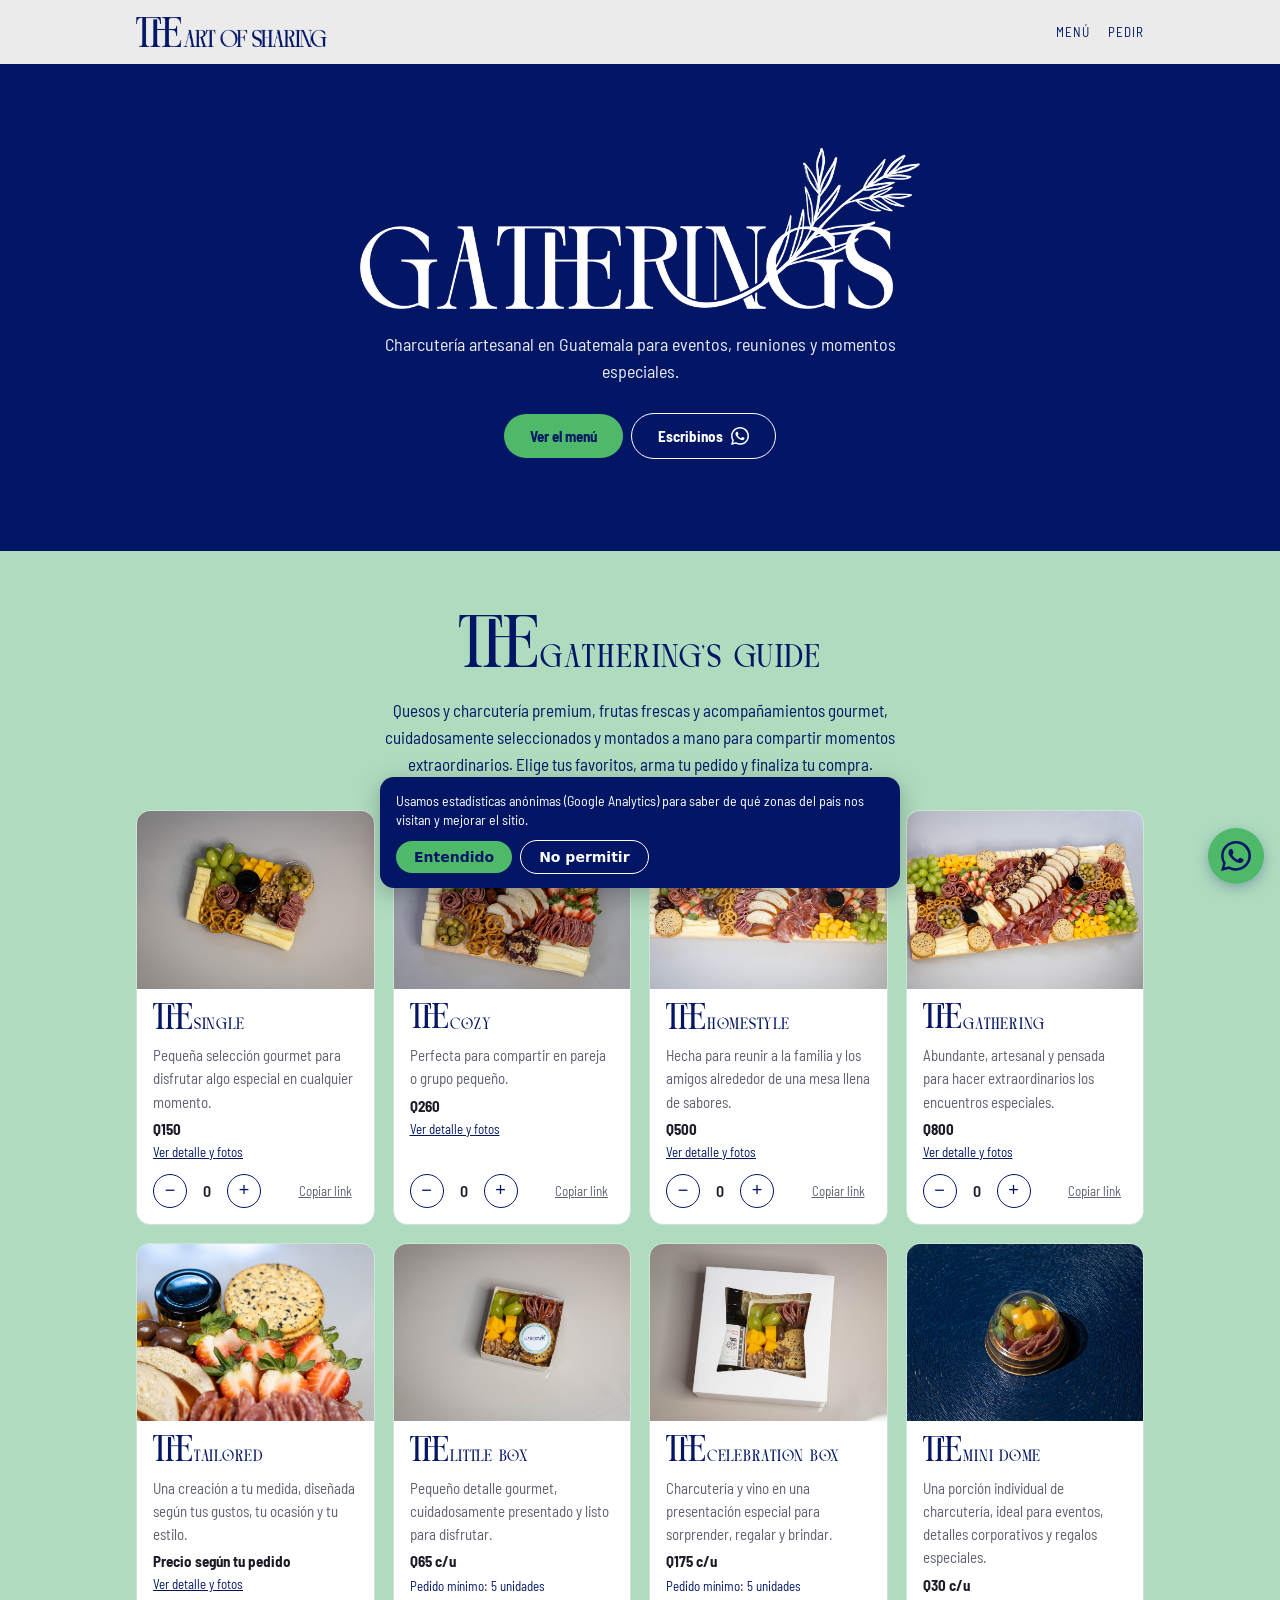
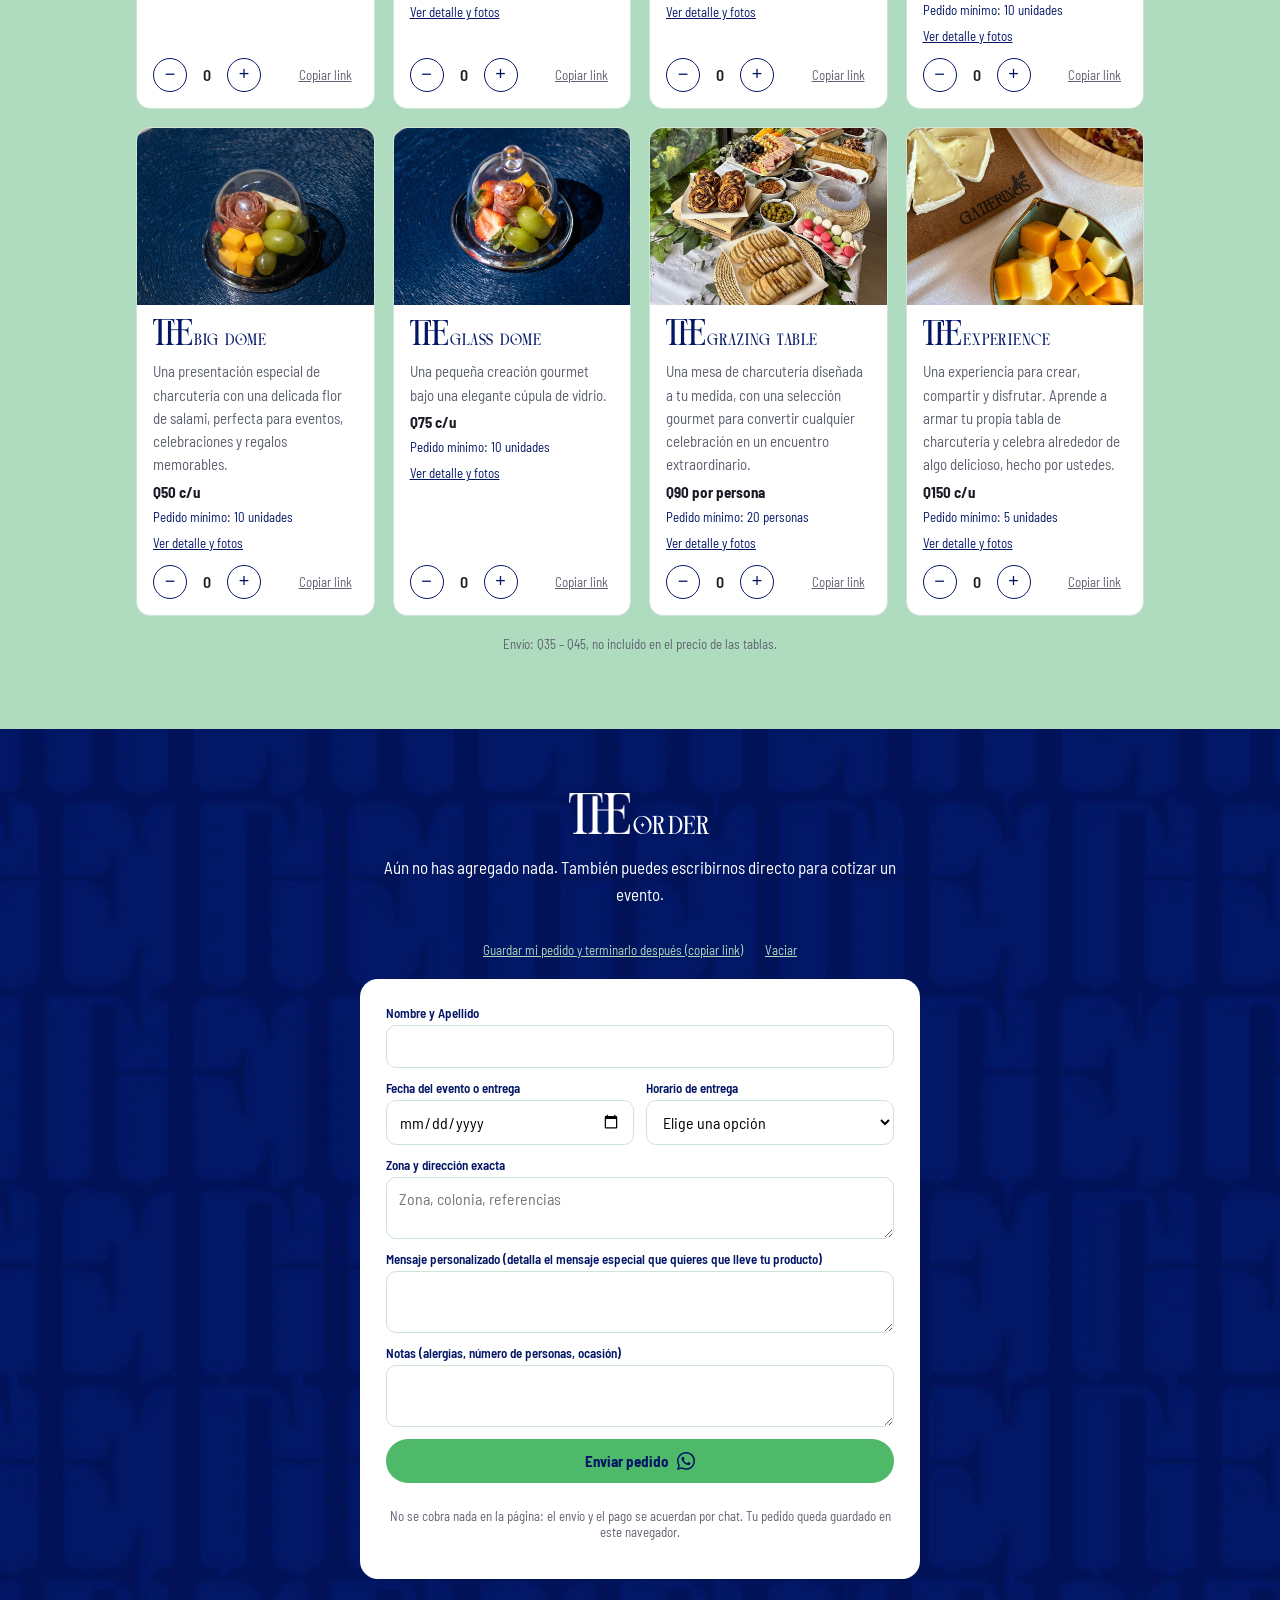
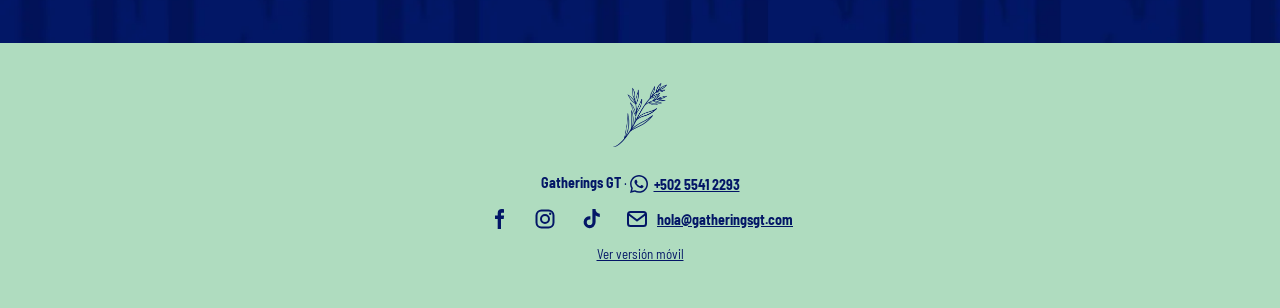
==== gatheringsgt/m/index.html @ aa1f7eb2 "Pie de página: quitar «Guatemala» y agregar correo hola@gatheringsgt.com junto a las redes Co-Author" ====
<!doctype html>
<html lang="es" data-root="../">
<head>
<meta charset="utf-8">
<meta name="viewport" content="width=device-width,initial-scale=1">
<title>Gatherings GT · Tablas de charcutería y grazing tables</title>
<meta name="description" content="Tablas de charcutería artesanales y grazing tables para eventos, reuniones y momentos especiales en Guatemala. Pedí por WhatsApp.">
<meta property="og:title" content="Gatherings GT">
<meta property="og:description" content="Tablas de charcutería y grazing tables en Guatemala. Pedí por WhatsApp.">
<meta property="og:image" content="https://gatheringsgt.com/assets/brand/og.jpg">
<link rel="icon" type="image/png" href="../assets/brand/favicon.png">
<link rel="apple-touch-icon" href="../assets/brand/icon-the.png">
<meta property="og:type" content="website">
<meta name="theme-color" content="#031666">
<script>
/* Móvil (/m/): en pantalla ancha sin teléfono manda a / salvo que la persona haya elegido la versión móvil (?v=m). */
(function(){try{var q=new URLSearchParams(location.search),v=q.get("v");if(v){localStorage.setItem("gt_view",v);}else{v=localStorage.getItem("gt_view");}
if(v!=="m"&&(v==="d"||(!v&&!/Android|iPhone|iPod|Mobile/i.test(navigator.userAgent)&&innerWidth>768)))location.replace("../"+location.search.replace(/[?&]v=[^&]*/,"").replace(/^&/,"?")+location.hash)}catch(e){}})();
</script>
<style>
/* Rossten: fuente de marca (assets/fonts/rossten.woff2). «Gotham Narrow»: por ahora Barlow Semi Condensed (OFL) con ese nombre;
   para usar la Gotham Narrow original basta reemplazar los tres gotham-narrow-*.woff2. */
@font-face{font-family:"Rossten";src:url(../assets/fonts/rossten.woff2) format("woff2");font-weight:400;font-style:normal;font-display:swap}
@font-face{font-family:"Gotham Narrow";src:url(../assets/fonts/gotham-narrow-400.woff2) format("woff2");font-weight:400;font-style:normal;font-display:swap}
@font-face{font-family:"Gotham Narrow";src:url(../assets/fonts/gotham-narrow-600.woff2) format("woff2");font-weight:600;font-style:normal;font-display:swap}
@font-face{font-family:"Gotham Narrow";src:url(../assets/fonts/gotham-narrow-700.woff2) format("woff2");font-weight:700;font-style:normal;font-display:swap}
:root{--navy:#031666;--mint:#AFDCBF;--green:#4EB969;--cream:#EBEBEB;--ink:#1c1c28;--mut:#5d6170;--line:#cfe3d6;--wa:var(--green);
--serif:"Rossten",Georgia,"Times New Roman",serif;--sans:"Gotham Narrow","Gotham",system-ui,-apple-system,"Segoe UI",sans-serif}
*{box-sizing:border-box}
body{margin:0 0 72px;font:16px/1.5 var(--serif);color:var(--ink);background:var(--cream) url(../assets/brand/fondo-romero-gris.webp) center top/cover}
h1,h2,h3{font-weight:400;margin:0;letter-spacing:.02em}
a{color:inherit}
.top{background:var(--cream);color:var(--navy);position:sticky;top:0;z-index:5;display:flex;align-items:center;justify-content:space-between;gap:12px;padding:0 16px;height:52px}
.top h1{line-height:0}
.top h1 img{height:22px;width:auto}
.top nav a{margin-left:16px;text-decoration:none;font:13px var(--sans);letter-spacing:.08em;text-transform:uppercase;color:var(--navy)}
html{scroll-behavior:smooth}#menu,#pedido{scroll-margin-top:64px}
.eyebrow{display:block;height:34px;width:auto;margin:0 0 6px}
.btn{display:inline-block;border:0;border-radius:999px;padding:12px 22px;font:700 15px var(--sans);text-decoration:none;cursor:pointer}
.btn-wa{background:var(--wa);color:var(--navy)}
.wai{width:1.2em;height:1.2em;flex:none}.btn-ico{display:inline-flex;align-items:center;justify-content:center;gap:8px}footer a.tel{display:inline-flex;align-items:center;gap:6px;vertical-align:middle}footer a.tel .wai{width:18px;height:18px}
main{padding:20px 16px}
.menu{background:var(--mint);margin:-20px -16px 20px;padding:24px 16px 8px}
.menu h2{font-size:24px;margin-bottom:8px;white-space:nowrap}
.menu .sub{font-size:14px;line-height:1.5;color:var(--navy)}
h2{font-size:22px;color:var(--navy);margin-bottom:4px}
.sub,.note{font:13px var(--sans);color:var(--mut);margin:0 0 14px}
.card{display:flex;background:#fff;border:1px solid var(--line);border-radius:12px;overflow:hidden;margin-bottom:12px}
.card img,.ph{width:96px;flex:none;object-fit:cover}
.ph{background:var(--mint) url(../assets/brand/the-azul.png) center 36%/52% no-repeat;color:var(--navy);align-items:flex-end!important;padding-bottom:8px!important;font:10px var(--sans);letter-spacing:.1em;text-transform:uppercase;display:flex;align-items:center;justify-content:center;text-align:center;padding:4px}
.b{padding:10px 12px;display:flex;flex-direction:column;gap:3px;flex:1;min-width:0}
.card h3{font-size:17px;color:var(--navy)}
.card p{margin:0;color:var(--mut);font-size:13px;line-height:1.35}
.price{font:600 14px var(--sans)}
.qty{display:flex;align-items:center;gap:10px;margin-top:4px}
.qty button{width:38px;height:38px;border-radius:50%;border:1px solid var(--navy);background:#fff;color:var(--navy);font-size:20px}
.qty span{min-width:18px;text-align:center;font:600 16px var(--sans)}
.qty .lnk{width:auto;height:auto;border:0;border-radius:0;background:none;font:12px var(--sans);color:var(--mut);text-decoration:underline;margin-left:auto}
form{display:grid;gap:10px}
label{font:600 13px var(--sans);color:var(--navy);display:grid;gap:4px}
input,select,textarea{font:16px var(--sans);padding:11px 12px;border:1px solid var(--line);border-radius:10px;background:#fff;width:100%}
.save{display:flex;gap:14px;flex-wrap:wrap;margin:6px 0 14px}
.save button{background:none;border:0;font:13px var(--sans);color:var(--navy);text-decoration:underline;padding:6px 0}
footer{text-align:center;padding:24px 16px;font:13px var(--sans);color:var(--navy);background:var(--mint)}
footer img{height:52px;width:auto;display:block;margin:0 auto 8px}
footer a{font-weight:700}
footer .social{display:flex;justify-content:center;gap:26px;margin:14px 0 12px}
footer .social a{display:inline-flex;color:var(--navy);transition:color .15s,transform .15s}
footer .social a:hover,footer .social a:focus-visible{color:var(--green);transform:translateY(-2px)}
footer .social svg{width:26px;height:26px}
footer .social a.mail{gap:6px;align-items:center;font-size:13px;font-weight:700}
footer .social{flex-wrap:wrap;row-gap:10px;gap:16px}
.cart{position:fixed;left:0;right:0;bottom:0;background:#fff;border-top:1px solid var(--line);padding:10px 16px;display:none;align-items:center;justify-content:space-between;gap:12px;box-shadow:0 -4px 16px rgba(0,0,0,.08)}
.cart.on{display:flex}.cart b{font:600 15px var(--sans)}
.fab{position:fixed;right:12px;bottom:12px;z-index:4;width:56px;height:56px;padding:0;display:inline-flex;align-items:center;justify-content:center;box-shadow:0 4px 14px rgba(3,22,102,.28)}.fab .wai{width:30px;height:30px}.cart.on~.fab{display:none}
.toast{position:fixed;left:50%;bottom:84px;transform:translateX(-50%);background:var(--navy);color:#fff;padding:10px 16px;border-radius:999px;font:13px var(--sans);opacity:0;pointer-events:none;transition:opacity .2s;max-width:90vw;text-align:center}
.toast.on{opacity:1}</style>
<link rel="stylesheet" href="../assets/detail.css?v=20261022e">
</head>
<body>
<svg width="0" height="0" style="position:absolute" aria-hidden="true"><symbol id="wa" viewBox="0 0 24 24"><path fill="currentColor" d="M17.472 14.382c-.297-.149-1.758-.867-2.03-.967-.273-.099-.471-.148-.67.15-.197.297-.767.966-.94 1.164-.173.199-.347.223-.644.075-.3-.15-1.263-.465-2.403-1.485-.888-.795-1.484-1.77-1.66-2.07-.174-.3-.019-.465.13-.615.136-.135.301-.345.451-.52.146-.181.194-.301.297-.496.1-.21.049-.375-.025-.524-.075-.15-.672-1.62-.922-2.206-.24-.584-.487-.51-.672-.51-.172-.015-.371-.015-.571-.015-.2 0-.523.074-.797.359-.273.3-1.045 1.02-1.045 2.475s1.07 2.865 1.219 3.075c.149.18 2.095 3.195 5.076 4.483.709.3 1.262.489 1.694.625.712.227 1.36.195 1.871.12.571-.09 1.758-.72 2.006-1.41.248-.699.248-1.289.173-1.41-.074-.12-.272-.195-.57-.345m-5.446 7.443h-.016c-1.77 0-3.524-.48-5.055-1.38l-.36-.214-3.75.975 1.005-3.645-.239-.375c-.99-1.576-1.516-3.391-1.516-5.26 0-5.445 4.455-9.885 9.942-9.885 2.654 0 5.145 1.035 7.021 2.91 1.875 1.859 2.909 4.35 2.909 6.99-.004 5.444-4.46 9.885-9.935 9.885M20.52 3.449C18.24 1.245 15.24 0 12.045 0 5.463 0 .104 5.334.101 11.893c0 2.096.549 4.14 1.595 5.945L0 24l6.335-1.652c1.746.943 3.71 1.444 5.71 1.447h.006c6.585 0 11.946-5.336 11.949-11.896 0-3.176-1.24-6.165-3.495-8.411"/></symbol></svg>
<div class="top" id="top"><h1><img src="../assets/brand/the-sharing-azul.png" alt="Gatherings – The Art of Sharing" width="140" height="22"></h1><nav><a href="#menu">Menú</a><a href="#pedido">Pedir</a></nav></div>
<main>
  <div class="menu" id="menu">
  <h2><span class="ttl"><span class="the" role="img" aria-label="The"></span><span>Gathering's Guide</span></span></h2>
  <p class="sub">Quesos y charcutería premium, frutas frescas y acompañamientos gourmet, cuidadosamente seleccionados y montados a mano para compartir momentos extraordinarios. Elige tus favoritos, arma tu pedido y finaliza tu compra.</p>
  <div id="grid"></div>
  <p class="note">Envío: Q35 – Q45, no incluido en el precio.</p>
  </div>
  <section id="pedido">
    <h2><span class="ttl"><span class="the" role="img" aria-label="The"></span><span>Order</span></span></h2><p class="sub" id="sum"></p>
    <div class="save" id="saveBox" hidden><button type="button" id="saveLink">Guardar y terminar después (copiar link)</button><button type="button" id="clearCart">Vaciar</button></div>
    <form id="f">
      <label>Nombre y Apellido<input name="nombre" required autocomplete="name"></label>
      <label>Fecha del evento o entrega<input name="fecha" type="date" required></label>
      <label>Horario de entrega<select name="horario" required><option value="" disabled selected>Elige una opción</option><option>Durante la mañana</option><option>Durante la tarde</option></select></label>
      <label>Zona y dirección exacta<textarea name="dir" rows="2" placeholder="Zona, colonia, referencias"></textarea></label>
      <label>Mensaje personalizado (detalla el mensaje especial que quieres que lleve tu producto)<textarea name="mensaje" rows="2"></textarea></label>
      <label>Notas (alergias, personas, ocasión)<textarea name="notas" rows="2"></textarea></label>
      <button class="btn btn-wa btn-ico" type="submit" aria-label="Enviar pedido por WhatsApp">Enviar pedido <svg class="wai" aria-hidden="true"><use href="#wa"/></svg></button>
      <p class="note">No se cobra nada en la página. Tu pedido queda guardado en este teléfono.</p>
    </form>
  </section>
</main>
<footer><img src="../assets/brand/romero-azul.png" alt="" width="44" height="52"><a id="waFoot" class="tel" href="#" aria-label="Escribinos por WhatsApp al +502 5541 2293"><svg class="wai" aria-hidden="true"><use href="#wa"/></svg>+502 5541 2293</a><p class="social"><a href="https://www.facebook.com/profile.php?id=61587957651190" target="_blank" rel="noopener" aria-label="Facebook de Gatherings GT"><svg viewBox="0 0 24 24" aria-hidden="true"><path fill="currentColor" d="M14 8.5V6.9c0-.8.2-1.2 1.3-1.2H17V2.2C16.7 2.15 15.8 2 14.7 2 12.3 2 10.7 3.4 10.7 6.1v2.4H8v3.6h2.7V22H14v-9.900h2.7l.4-3.6z"/></svg></a><a href="https://www.instagram.com/gatheringsgt/" target="_blank" rel="noopener" aria-label="Instagram de Gatherings GT"><svg viewBox="0 0 24 24" aria-hidden="true"><rect x="3.5" y="3.5" width="17" height="17" rx="5" fill="none" stroke="currentColor" stroke-width="2"/><circle cx="12" cy="12" r="4" fill="none" stroke="currentColor" stroke-width="2"/><circle cx="17.2" cy="6.8" r="1.2" fill="currentColor"/></svg></a><a href="https://www.tiktok.com/@gatheringsgt" target="_blank" rel="noopener" aria-label="TikTok de Gatherings GT"><svg viewBox="0 0 24 24" aria-hidden="true"><path fill="currentColor" d="M16.6 2h-3.2v13.2a2.8 2.8 0 1 1-2.8-2.8c.3 0 .6 0 .8.1V9.2a6 6 0 1 0 5.2 5.900V8.6a7.3 7.3 0 0 0 4.2 1.3V6.7A4.3 4.3 0 0 1 16.6 2z"/></svg></a><a class="mail" href="mailto:hola@gatheringsgt.com" aria-label="Escribinos un correo a hola@gatheringsgt.com"><svg viewBox="0 0 24 24" aria-hidden="true"><rect x="3" y="5" width="18" height="14" rx="2.5" fill="none" stroke="currentColor" stroke-width="2"/><path d="M4 7.5l8 6 8-6" fill="none" stroke="currentColor" stroke-width="2" stroke-linecap="round" stroke-linejoin="round"/></svg><span>hola@gatheringsgt.com</span></a></p><a href="../?v=d">Ver versión de escritorio</a></footer>
<div class="cart" id="cart"><b id="cartTxt"></b><a class="btn btn-wa" href="#pedido">Finalizar pedido</a></div>
<a class="btn btn-wa fab" id="fab" href="#" aria-label="Escribinos por WhatsApp"><svg class="wai" aria-hidden="true"><use href="#wa"/></svg></a>
<div class="toast" id="toast" role="status"></div>
<script src="../assets/shared.js?v=20261022e"></script>
<script src="../assets/analytics.js"></script>
</body>
</html>
---- gatheringsgt/assets/detail.css ----
/* Detalle de producto (ventana sobre el menú) y enlaces de las tarjetas. Compartido por / y /m/. */
.pic{display:flex;flex:none;text-decoration:none}
.pic>*{flex:1;min-width:0}
.card h3 .tl{color:inherit;text-decoration:none}
.card h3 .tl:hover{text-decoration:underline}
.more{font:13px var(--sans);color:var(--navy);text-decoration:underline;width:max-content}
.noscroll{overflow:hidden}
.detail{position:fixed;inset:0;z-index:20;background:rgba(3,22,102,.72);display:flex;align-items:center;justify-content:center;padding:16px;overflow-y:auto}
.detail[hidden]{display:none}
.dlg{position:relative;background:#fff;border-radius:18px;width:min(920px,100%);max-height:calc(100dvh - 32px);overflow-y:auto;display:grid;grid-template-columns:1.1fr 1fr;gap:0 24px;padding:20px;align-content:start}
.dlg .x{position:absolute;top:8px;right:10px;z-index:3;width:38px;height:38px;border-radius:50%;border:0;background:rgba(255,255,255,.92);color:var(--navy);font-size:26px;line-height:1;cursor:pointer;box-shadow:0 1px 6px rgba(0,0,0,.2)}
.dg{position:relative;grid-row:1 / span 3;min-width:0}
.gal{display:flex;overflow-x:auto;scroll-snap-type:x mandatory;scrollbar-width:none;border-radius:12px;background:var(--mint)}
.gal::-webkit-scrollbar{display:none}
.gal img{flex:none;width:100%;aspect-ratio:4/3;object-fit:cover;scroll-snap-align:center;display:block}
.gal.ph0 .ph{width:100%}
.nav{position:absolute;top:calc(50% - 40px);width:38px;height:38px;border-radius:50%;border:0;background:rgba(255,255,255,.9);color:var(--navy);font-size:24px;line-height:1;cursor:pointer;box-shadow:0 1px 6px rgba(0,0,0,.25)}
.nav.prev{left:8px}.nav.next{right:8px}
.thumbs{display:flex;gap:8px;margin-top:10px;overflow-x:auto;padding-bottom:2px}
.thumbs button{flex:none;width:64px;height:64px;padding:0;border:2px solid transparent;border-radius:8px;overflow:hidden;background:none;cursor:pointer;opacity:.7}
.thumbs button.on{border-color:var(--green);opacity:1}
.thumbs img{width:100%;height:100%;object-fit:cover;display:block}
.di{min-width:0}
.di h2{margin:0 0 4px;font-size:26px;color:var(--navy);text-align:left}
.di h3{margin:16px 0 4px;font:700 13px var(--sans);letter-spacing:.1em;text-transform:uppercase;color:var(--navy)}
.di p{margin:8px 0;color:var(--mut)}
.di ul{margin:4px 0 8px;padding-left:20px;font:15px var(--sans)}
.di .mut{font:14px var(--sans)}
.dlg .btn{text-align:center;margin-top:10px}
.btn-line2{border:1px solid var(--navy);color:var(--navy);background:#fff}
@media(max-width:720px){
  .detail{padding:0;align-items:flex-end}
  .dlg{grid-template-columns:1fr;border-radius:18px 18px 0 0;max-height:94dvh;padding:14px 14px 22px}
  .dg{grid-row:auto;margin-bottom:12px}
  .di h2{font-size:22px}
}
.toast{z-index:30}

.ttl{display:inline-flex;align-items:baseline;justify-content:center;gap:.1em;text-transform:uppercase;letter-spacing:.04em}
.ttl .the{display:inline-block;flex:none;width:2.05em;height:1.37em;background:currentColor;-webkit-mask:url(brand/the-azul.png) center/contain no-repeat;mask:url(brand/the-azul.png) center/contain no-repeat}
.minq{font:13px var(--sans);color:var(--navy);margin:2px 0 4px}

/* Descripciones, «Qué incluye», tamaño y porciones: Gotham Narrow (los títulos siguen en Rossten). */
.card p,.di p,.di li,.di .spec{font-family:var(--sans)}
.card p{font-size:15px}
.di p,.di li{font-size:16px;line-height:1.5}
.di .spec{margin:10px 0;color:var(--ink)}
.di .spec b{color:var(--navy)}
.di ul li{margin:0 0 4px}
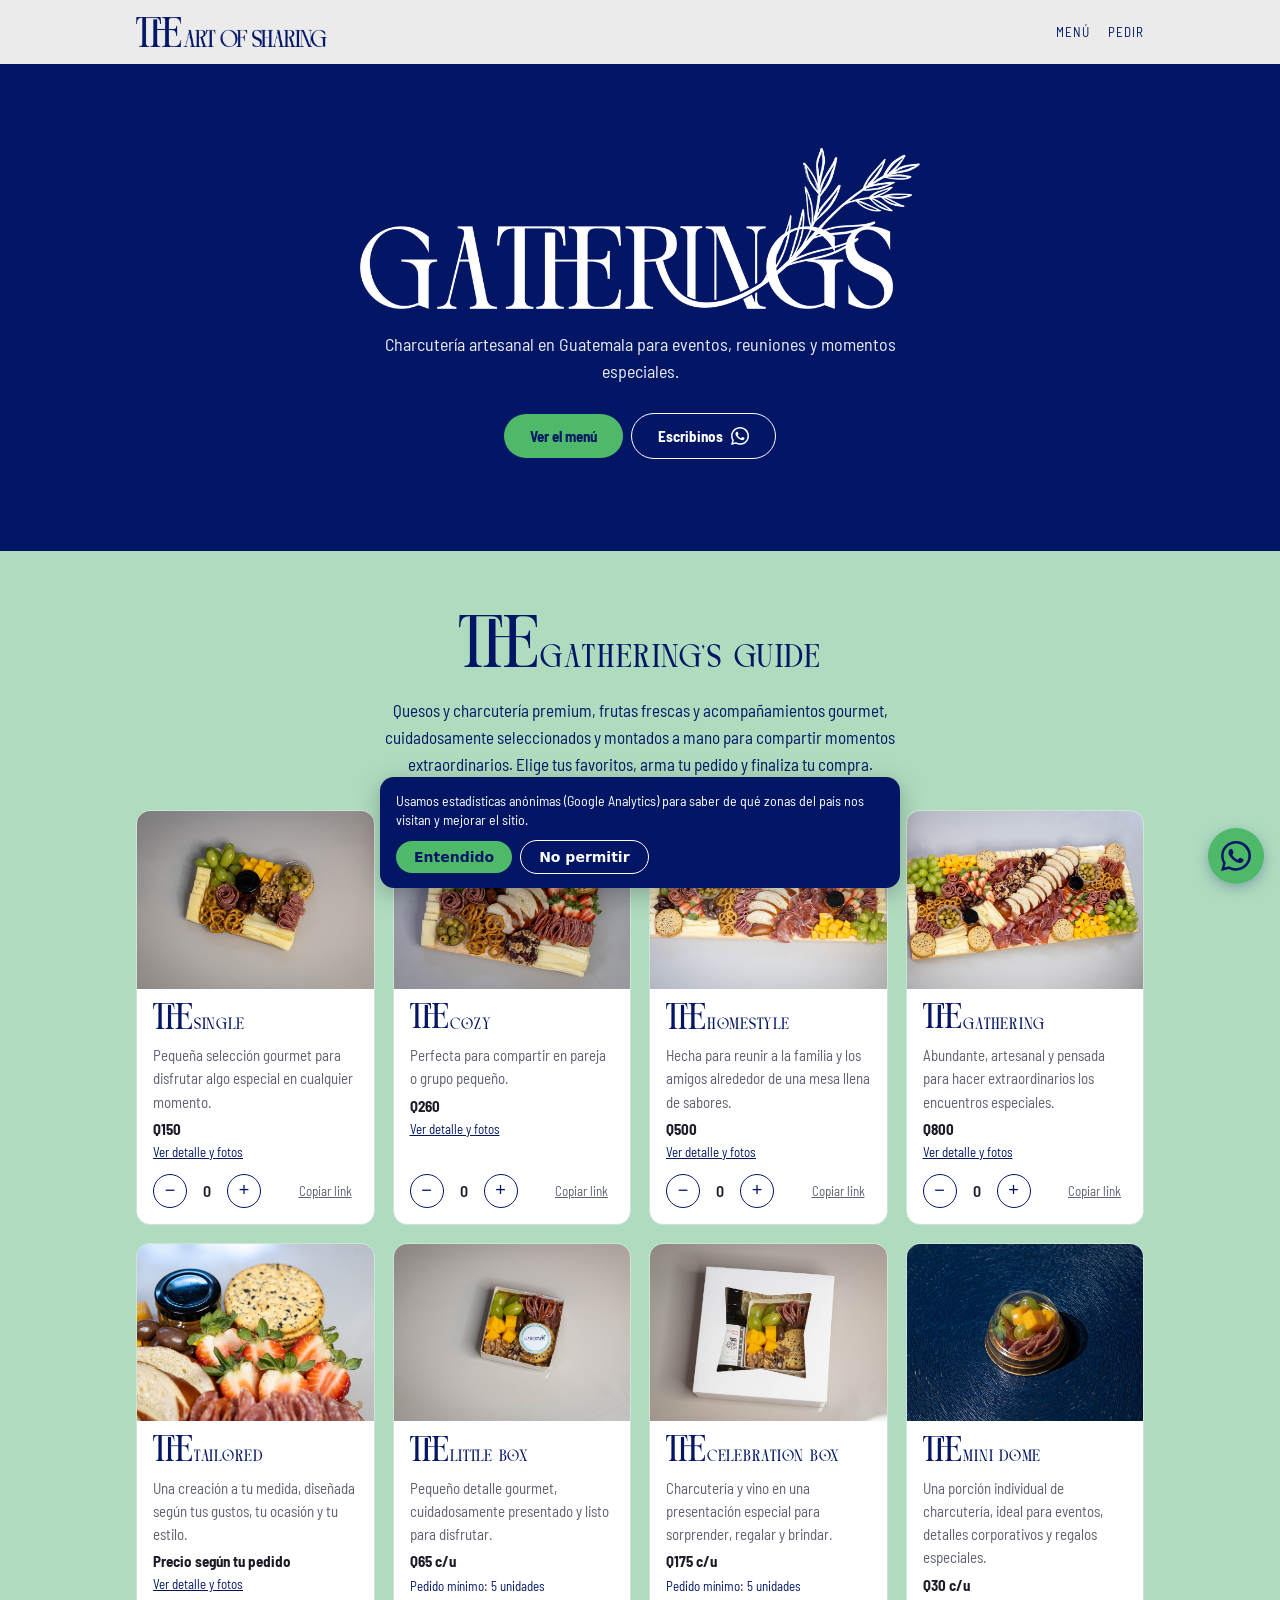
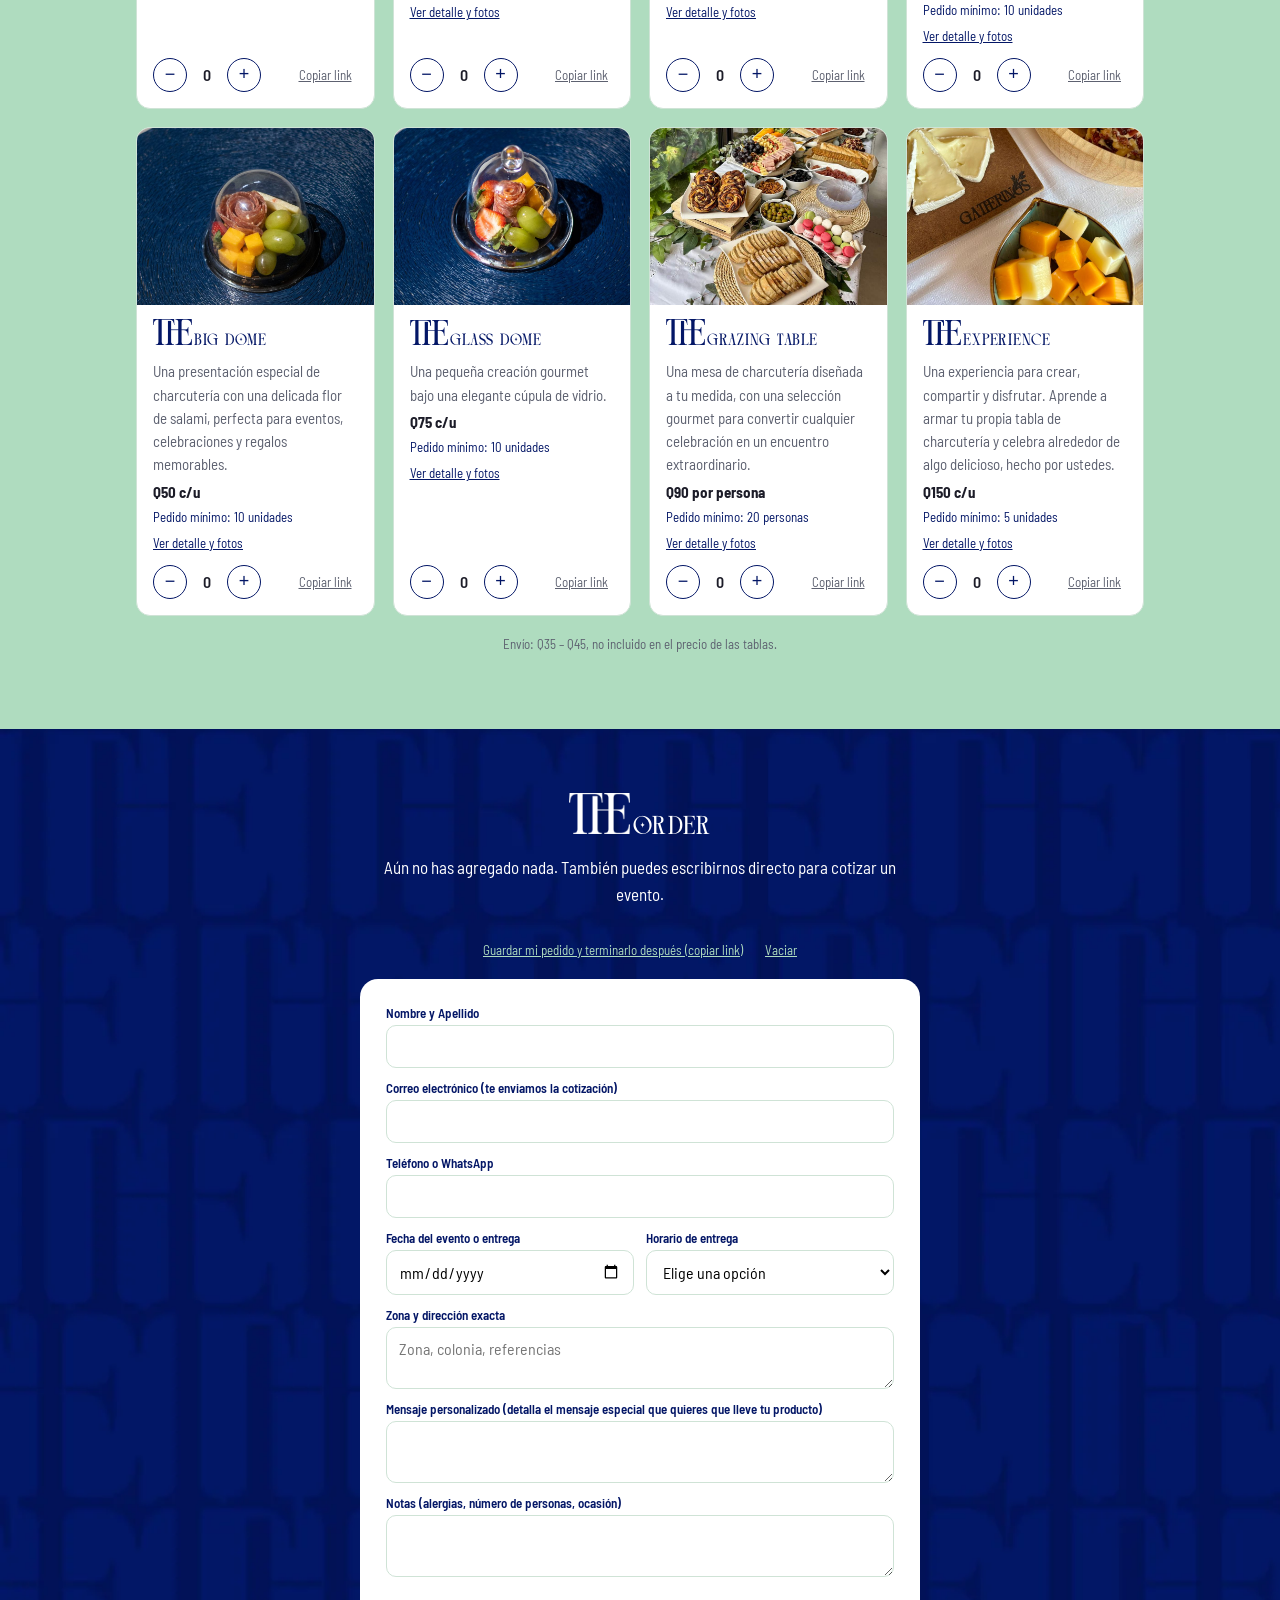
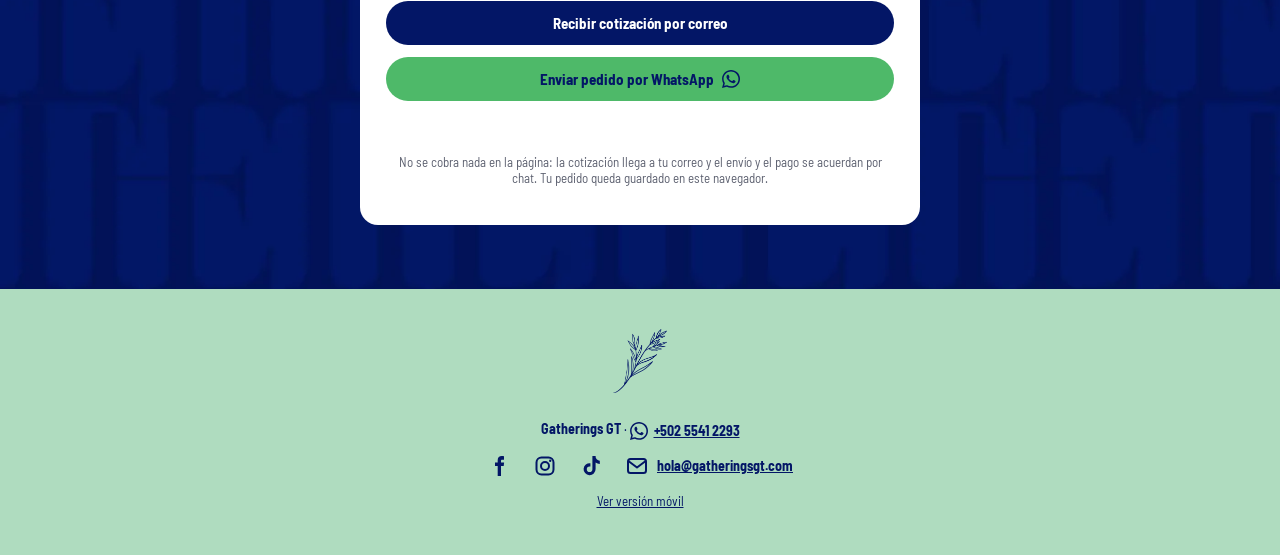
==== commit ff21d59e: "Cotizaciones automáticas: sitio -> Odoo -> correo con PDF de marca - Addon gatherings_cotizacion: sa" ====
--- a/gatheringsgt/m/index.html
+++ b/gatheringsgt/m/index.html
@@ -37,8 +37,9 @@
 html{scroll-behavior:smooth}#menu,#pedido{scroll-margin-top:64px}
 .eyebrow{display:block;height:34px;width:auto;margin:0 0 6px}
 .btn{display:inline-block;border:0;border-radius:999px;padding:12px 22px;font:700 15px var(--sans);text-decoration:none;cursor:pointer}
-.btn-wa{background:var(--wa);color:var(--navy)}
-.wai{width:1.2em;height:1.2em;flex:none}.btn-ico{display:inline-flex;align-items:center;justify-content:center;gap:8px}footer a.tel{display:inline-flex;align-items:center;gap:6px;vertical-align:middle}footer a.tel .wai{width:18px;height:18px}
+.btn-wa{background:var(--wa);color:var(--navy)}.btn-quote{background:var(--navy);color:#fff}.btn[disabled]{opacity:.6;cursor:wait}.hp{position:absolute;left:-9999px;width:1px;height:1px;overflow:hidden}.qmsg{font:600 14px var(--sans);text-align:center;margin:0;min-height:1.2em;color:var(--navy)}.qmsg.err{color:#b3261e}.qmsg a{color:var(--navy)}
+
+.wai{width:1.2em;height:1.2em;flex:none}.btn-ico{display:inline-flex;align-items:center;justify-content:center;gap:8px}footer a.tel{display:inline-flex;align-items:center;gap:6px;vertical-align:middle}footer a.tel .wai{width:18px;height:18px}footer a.tel{transition:color .15s,transform .15s}footer a.tel:hover,footer a.tel:focus-visible{color:var(--green);transform:translateY(-2px)}
 main{padding:20px 16px}
 .menu{background:var(--mint);margin:-20px -16px 20px;padding:24px 16px 8px}
 .menu h2{font-size:24px;margin-bottom:8px;white-space:nowrap}
@@ -92,13 +93,19 @@
     <div class="save" id="saveBox" hidden><button type="button" id="saveLink">Guardar y terminar después (copiar link)</button><button type="button" id="clearCart">Vaciar</button></div>
     <form id="f">
       <label>Nombre y Apellido<input name="nombre" required autocomplete="name"></label>
+      <label>Correo electrónico (te enviamos la cotización)<input name="correo" type="email" autocomplete="email" inputmode="email"></label>
+      <label>Teléfono o WhatsApp<input name="telefono" type="tel" autocomplete="tel" inputmode="tel"></label>
       <label>Fecha del evento o entrega<input name="fecha" type="date" required></label>
       <label>Horario de entrega<select name="horario" required><option value="" disabled selected>Elige una opción</option><option>Durante la mañana</option><option>Durante la tarde</option></select></label>
       <label>Zona y dirección exacta<textarea name="dir" rows="2" placeholder="Zona, colonia, referencias"></textarea></label>
       <label>Mensaje personalizado (detalla el mensaje especial que quieres que lleve tu producto)<textarea name="mensaje" rows="2"></textarea></label>
       <label>Notas (alergias, personas, ocasión)<textarea name="notas" rows="2"></textarea></label>
-      <button class="btn btn-wa btn-ico" type="submit" aria-label="Enviar pedido por WhatsApp">Enviar pedido <svg class="wai" aria-hidden="true"><use href="#wa"/></svg></button>
-      <p class="note">No se cobra nada en la página. Tu pedido queda guardado en este teléfono.</p>
+      <div class="hp" aria-hidden="true"><label>Empresa<input name="empresa" tabindex="-1" autocomplete="off"></label></div>
+      <div id="ts"></div>
+      <button class="btn btn-quote" type="submit" data-via="quote">Recibir cotización por correo</button>
+      <button class="btn btn-wa btn-ico" type="submit" data-via="wa" aria-label="Enviar pedido por WhatsApp">Enviar pedido por WhatsApp <svg class="wai" aria-hidden="true"><use href="#wa"/></svg></button>
+      <p class="qmsg" id="qmsg" role="status" aria-live="polite"></p>
+      <p class="note">No se cobra nada en la página: la cotización llega a tu correo. Tu pedido queda guardado en este teléfono.</p>
     </form>
   </section>
 </main>
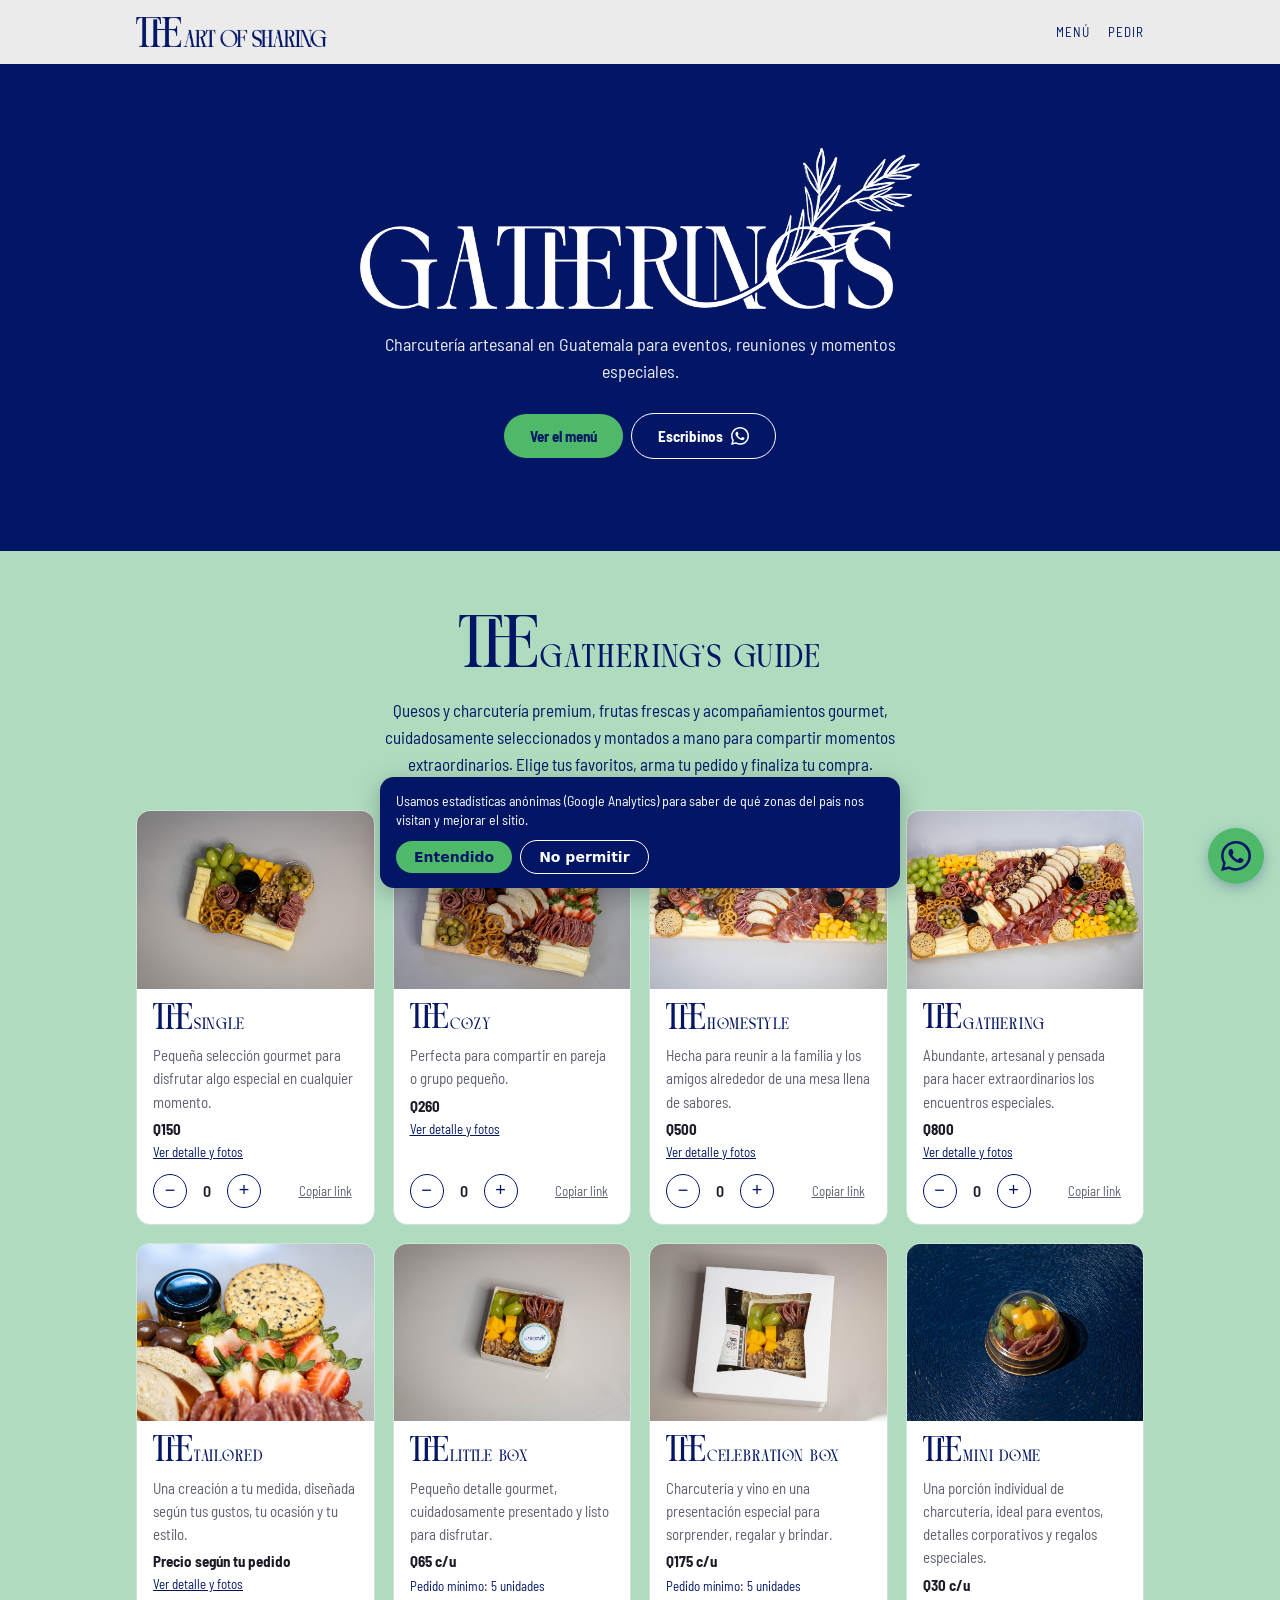
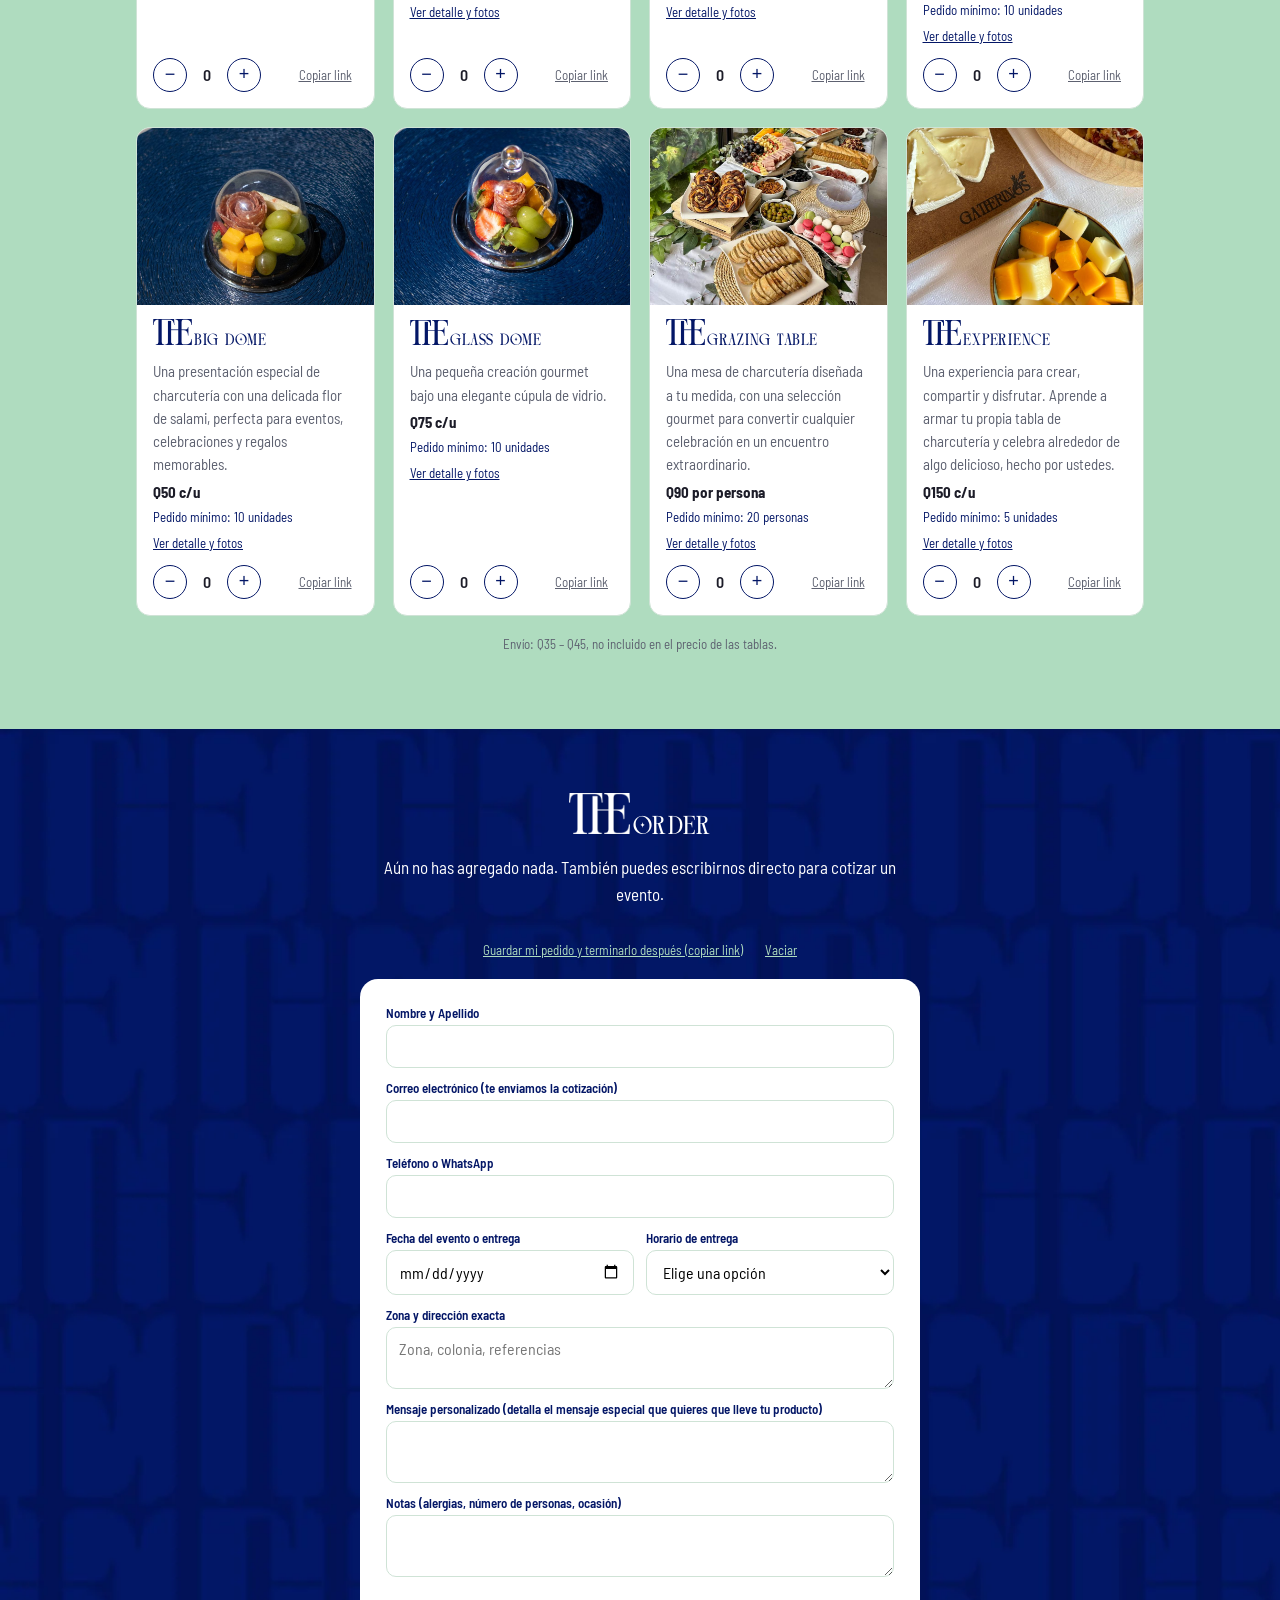
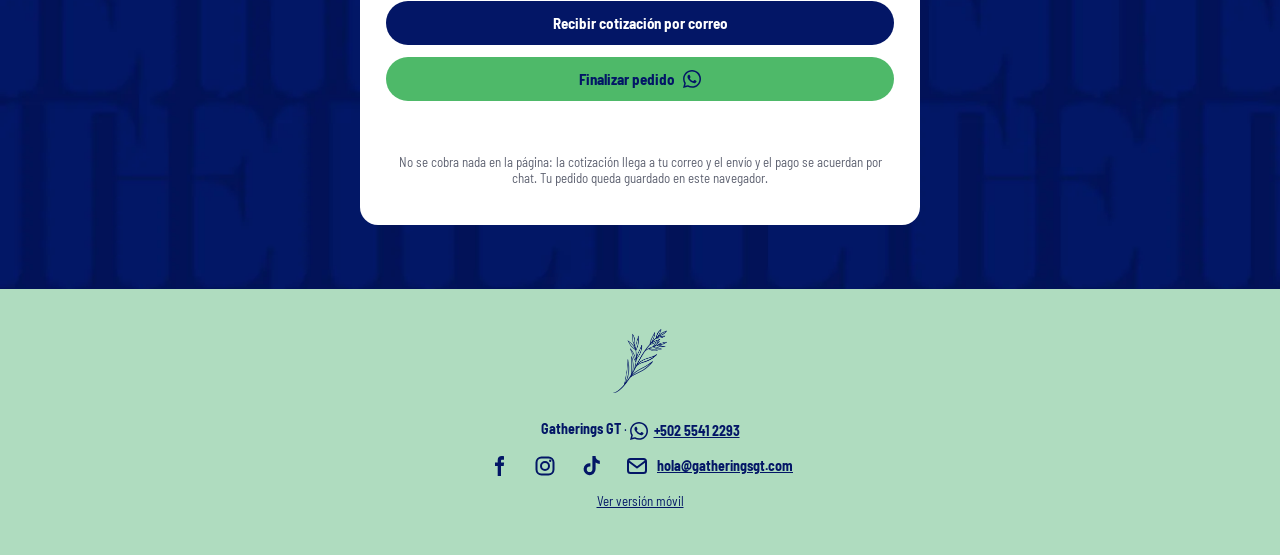
==== commit dcc642f2: "Formulario: botón «Finalizar pedido» y teléfono y dirección obligatorios Co-Authored-By: Claude Sonn" ====
--- a/gatheringsgt/m/index.html
+++ b/gatheringsgt/m/index.html
@@ -94,23 +94,23 @@
     <form id="f">
       <label>Nombre y Apellido<input name="nombre" required autocomplete="name"></label>
       <label>Correo electrónico (te enviamos la cotización)<input name="correo" type="email" autocomplete="email" inputmode="email"></label>
-      <label>Teléfono o WhatsApp<input name="telefono" type="tel" autocomplete="tel" inputmode="tel"></label>
+      <label>Teléfono o WhatsApp<input name="telefono" type="tel" required autocomplete="tel" inputmode="tel"></label>
       <label>Fecha del evento o entrega<input name="fecha" type="date" required></label>
       <label>Horario de entrega<select name="horario" required><option value="" disabled selected>Elige una opción</option><option>Durante la mañana</option><option>Durante la tarde</option></select></label>
-      <label>Zona y dirección exacta<textarea name="dir" rows="2" placeholder="Zona, colonia, referencias"></textarea></label>
+      <label>Zona y dirección exacta<textarea name="dir" rows="2" required placeholder="Zona, colonia, referencias"></textarea></label>
       <label>Mensaje personalizado (detalla el mensaje especial que quieres que lleve tu producto)<textarea name="mensaje" rows="2"></textarea></label>
       <label>Notas (alergias, personas, ocasión)<textarea name="notas" rows="2"></textarea></label>
       <div class="hp" aria-hidden="true"><label>Empresa<input name="empresa" tabindex="-1" autocomplete="off"></label></div>
       <div id="ts"></div>
       <button class="btn btn-quote" type="submit" data-via="quote">Recibir cotización por correo</button>
-      <button class="btn btn-wa btn-ico" type="submit" data-via="wa" aria-label="Enviar pedido por WhatsApp">Enviar pedido por WhatsApp <svg class="wai" aria-hidden="true"><use href="#wa"/></svg></button>
+      <button class="btn btn-wa btn-ico" type="submit" data-via="wa" aria-label="Finalizar pedido">Finalizar pedido <svg class="wai" aria-hidden="true"><use href="#wa"/></svg></button>
       <p class="qmsg" id="qmsg" role="status" aria-live="polite"></p>
       <p class="note">No se cobra nada en la página: la cotización llega a tu correo. Tu pedido queda guardado en este teléfono.</p>
     </form>
   </section>
 </main>
 <footer><img src="../assets/brand/romero-azul.png" alt="" width="44" height="52"><a id="waFoot" class="tel" href="#" aria-label="Escribinos por WhatsApp al +502 5541 2293"><svg class="wai" aria-hidden="true"><use href="#wa"/></svg>+502 5541 2293</a><p class="social"><a href="https://www.facebook.com/profile.php?id=61587957651190" target="_blank" rel="noopener" aria-label="Facebook de Gatherings GT"><svg viewBox="0 0 24 24" aria-hidden="true"><path fill="currentColor" d="M14 8.5V6.9c0-.8.2-1.2 1.3-1.2H17V2.2C16.7 2.15 15.8 2 14.7 2 12.3 2 10.7 3.4 10.7 6.1v2.4H8v3.6h2.7V22H14v-9.900h2.7l.4-3.6z"/></svg></a><a href="https://www.instagram.com/gatheringsgt/" target="_blank" rel="noopener" aria-label="Instagram de Gatherings GT"><svg viewBox="0 0 24 24" aria-hidden="true"><rect x="3.5" y="3.5" width="17" height="17" rx="5" fill="none" stroke="currentColor" stroke-width="2"/><circle cx="12" cy="12" r="4" fill="none" stroke="currentColor" stroke-width="2"/><circle cx="17.2" cy="6.8" r="1.2" fill="currentColor"/></svg></a><a href="https://www.tiktok.com/@gatheringsgt" target="_blank" rel="noopener" aria-label="TikTok de Gatherings GT"><svg viewBox="0 0 24 24" aria-hidden="true"><path fill="currentColor" d="M16.6 2h-3.2v13.2a2.8 2.8 0 1 1-2.8-2.8c.3 0 .6 0 .8.1V9.2a6 6 0 1 0 5.2 5.900V8.6a7.3 7.3 0 0 0 4.2 1.3V6.7A4.3 4.3 0 0 1 16.6 2z"/></svg></a><a class="mail" href="mailto:hola@gatheringsgt.com" aria-label="Escribinos un correo a hola@gatheringsgt.com"><svg viewBox="0 0 24 24" aria-hidden="true"><rect x="3" y="5" width="18" height="14" rx="2.5" fill="none" stroke="currentColor" stroke-width="2"/><path d="M4 7.5l8 6 8-6" fill="none" stroke="currentColor" stroke-width="2" stroke-linecap="round" stroke-linejoin="round"/></svg><span>hola@gatheringsgt.com</span></a></p><a href="../?v=d">Ver versión de escritorio</a></footer>
-<div class="cart" id="cart"><b id="cartTxt"></b><a class="btn btn-wa" href="#pedido">Finalizar pedido</a></div>
+<div class="cart" id="cart"><b id="cartTxt"></b><button class="btn btn-wa" type="button" id="finish">Finalizar pedido</button></div>
 <a class="btn btn-wa fab" id="fab" href="#" aria-label="Escribinos por WhatsApp"><svg class="wai" aria-hidden="true"><use href="#wa"/></svg></a>
 <div class="toast" id="toast" role="status"></div>
 <script src="../assets/shared.js?v=20261022e"></script>
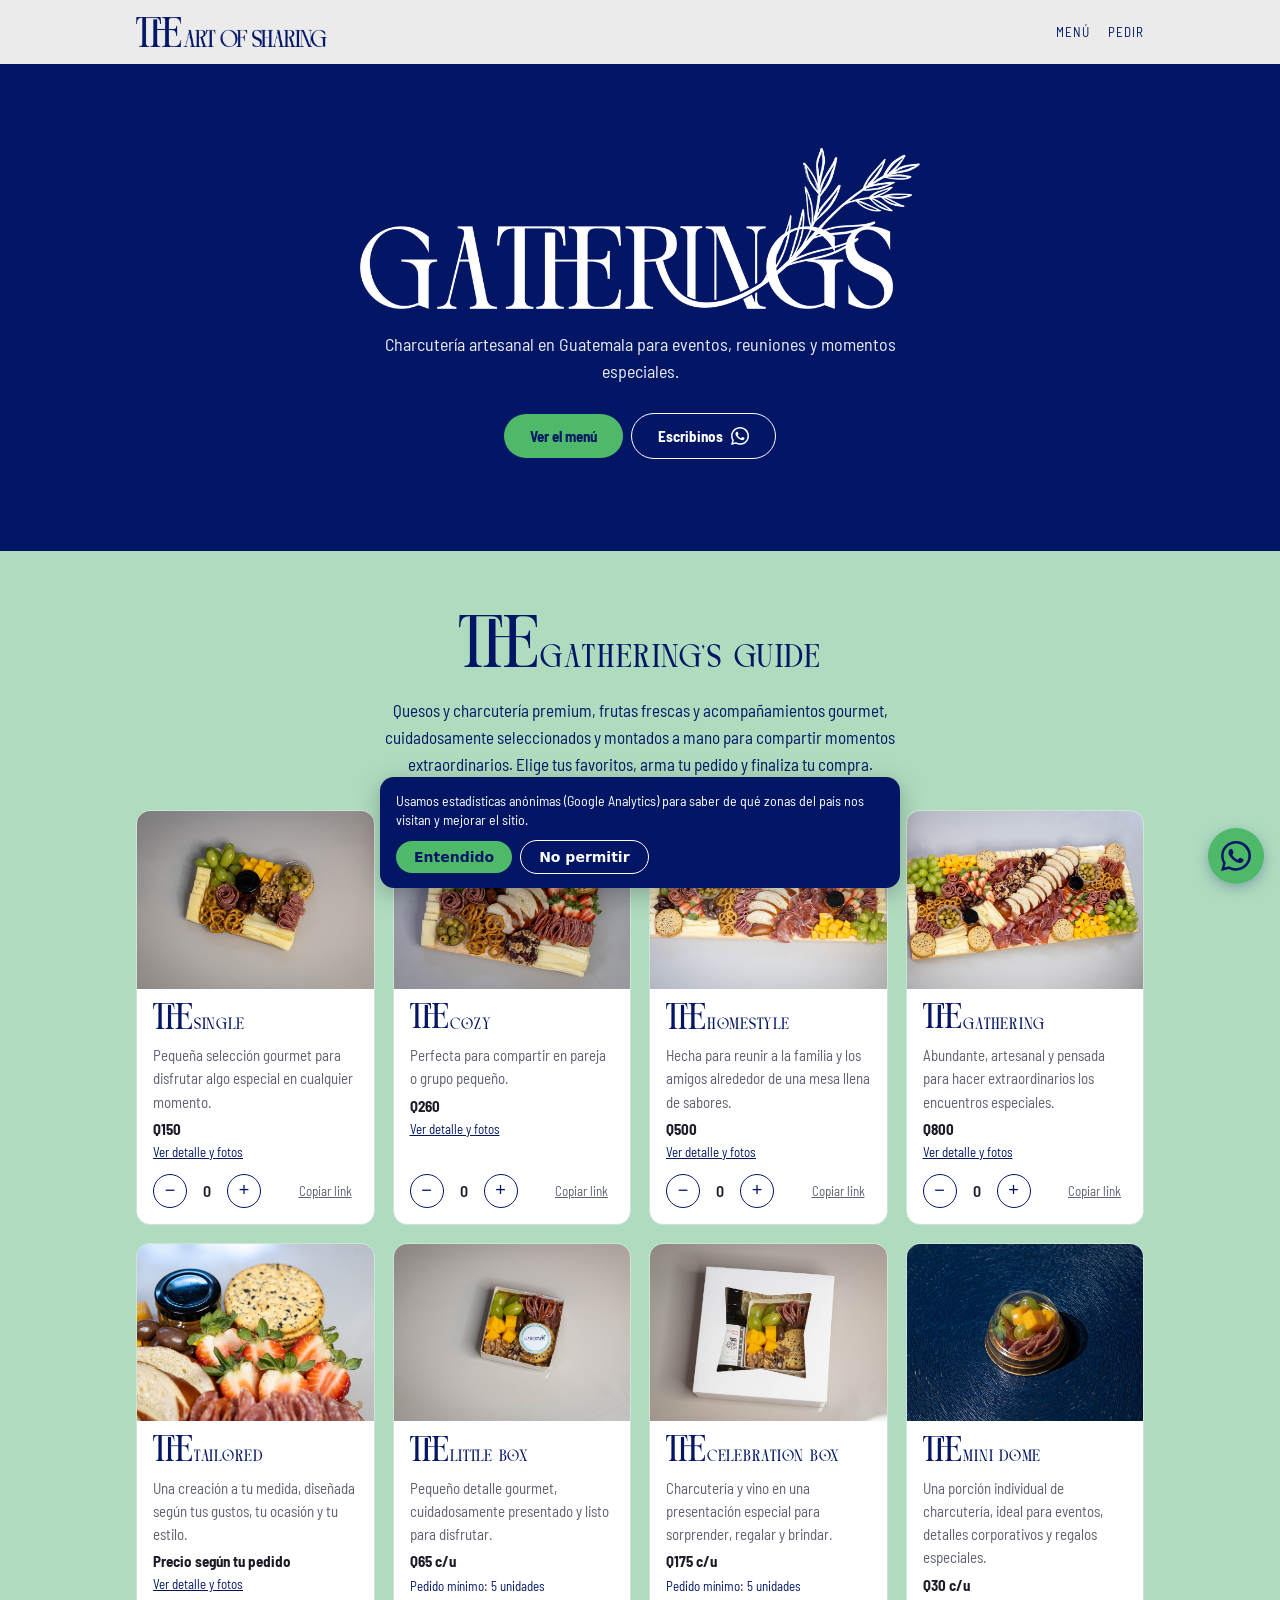
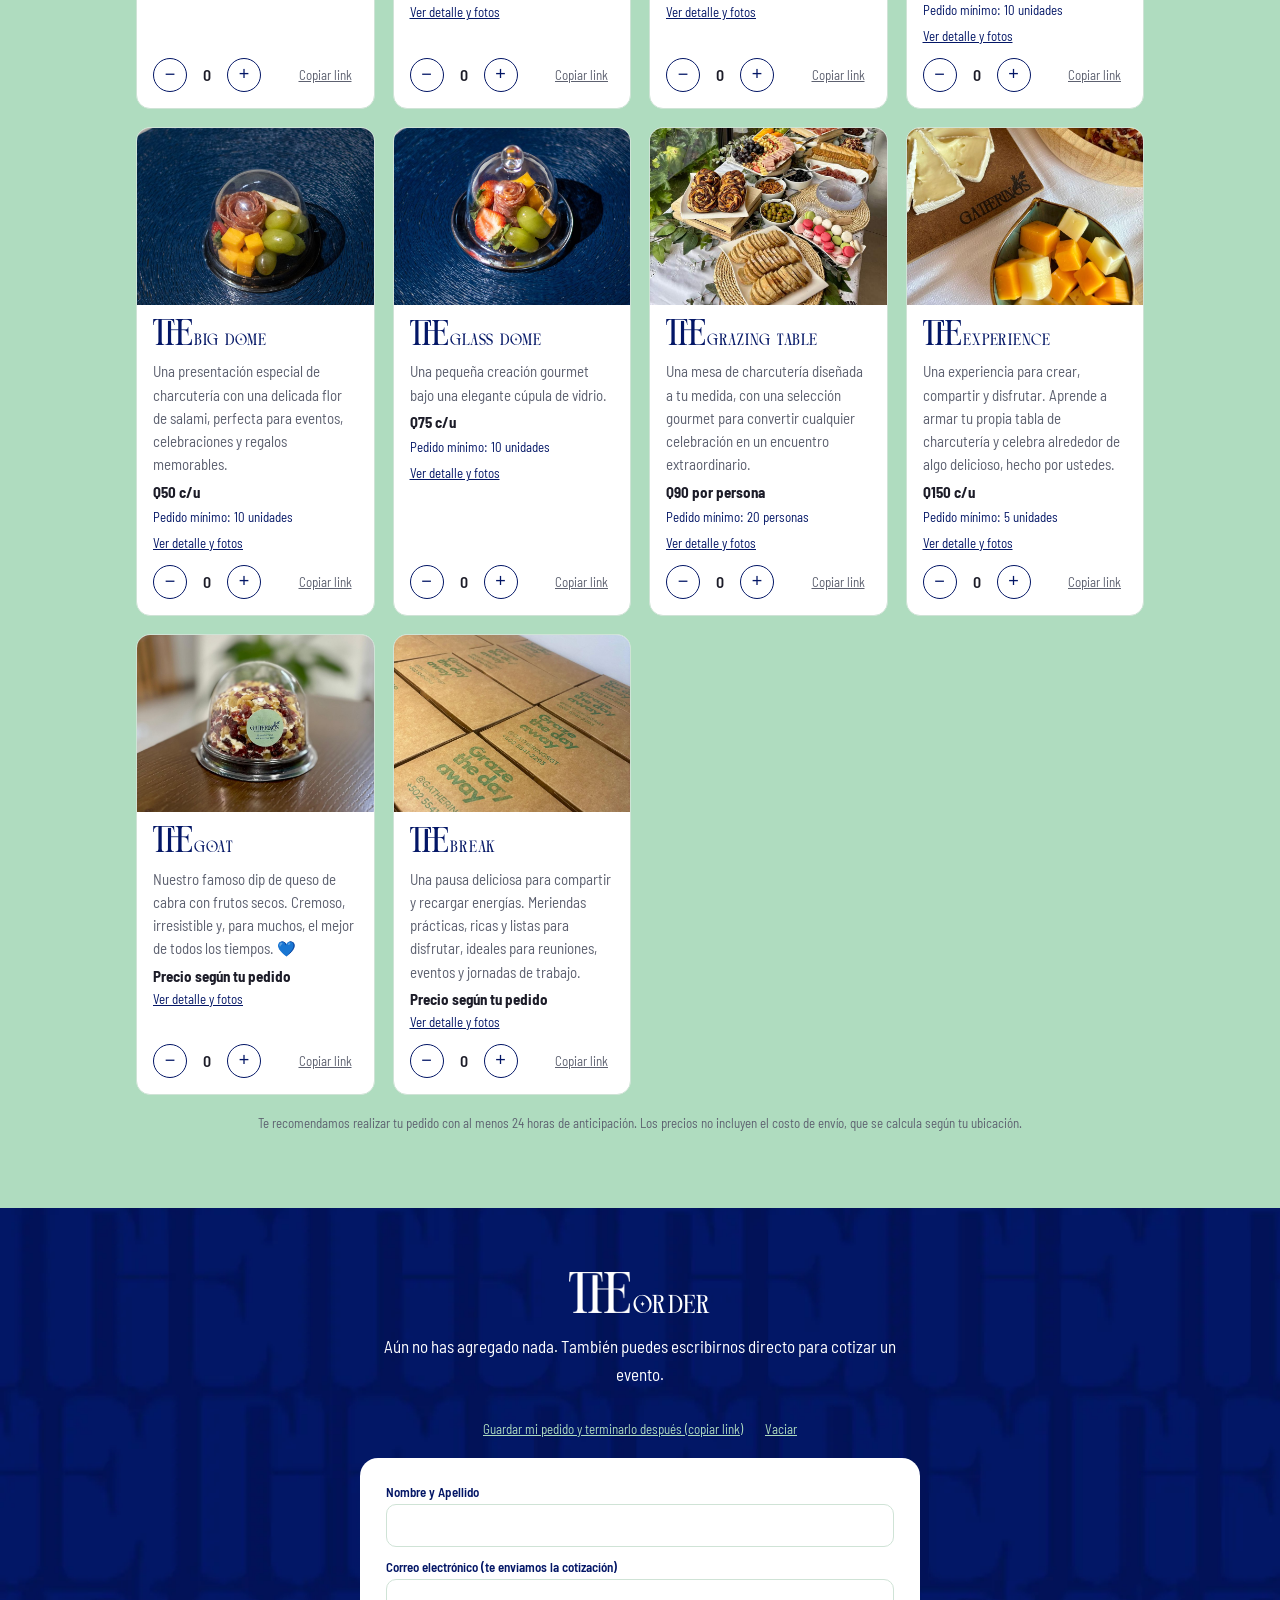
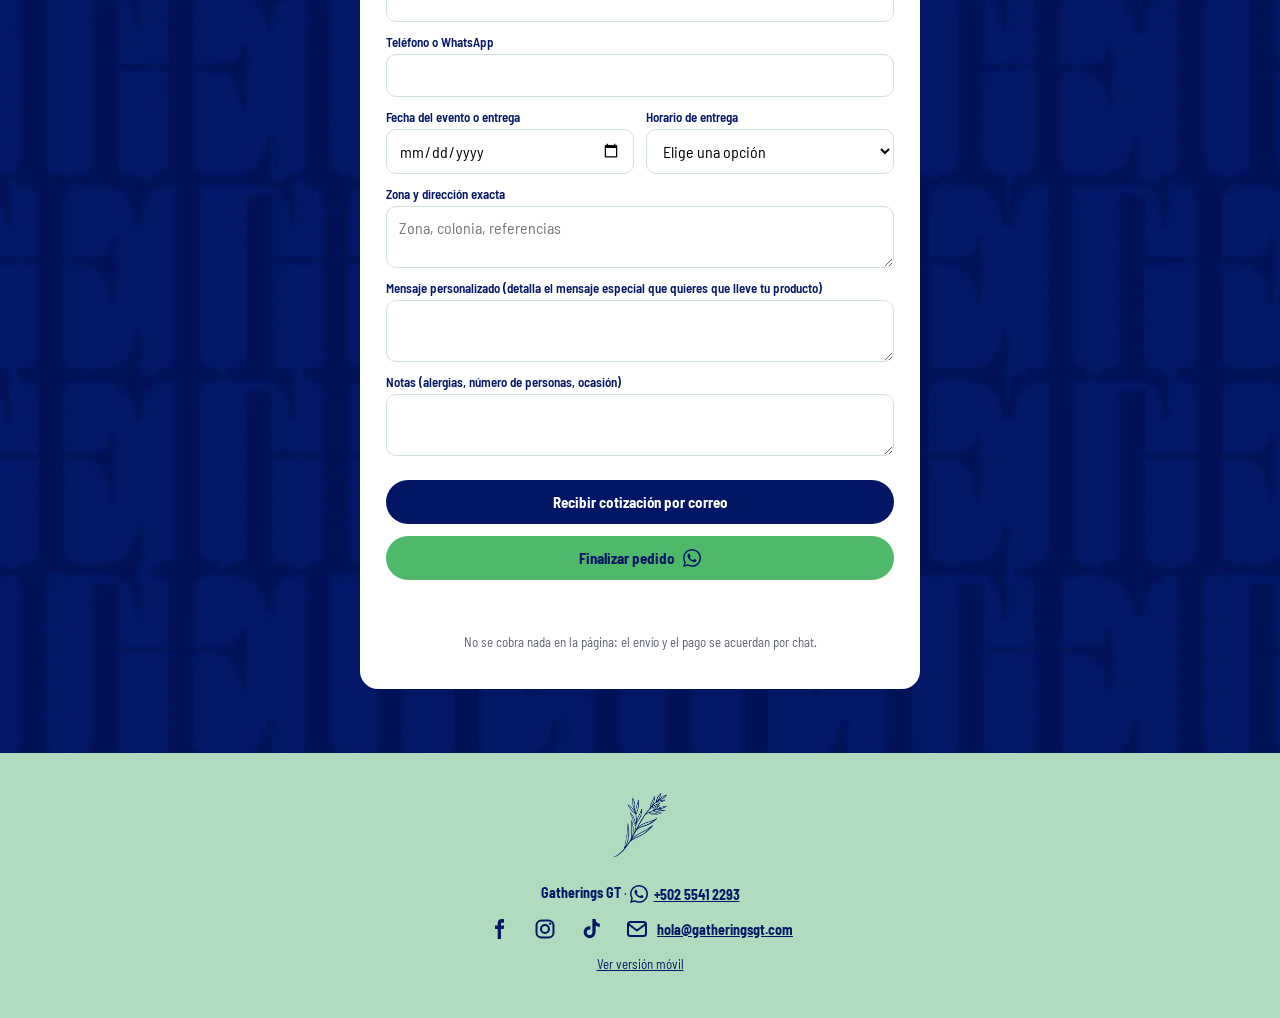
==== commit 160cfdbc: "Productos 13 y 14, frases nuevas y móvil con franja azul - The GOAT y The Break con su descripción, " ====
--- a/gatheringsgt/m/index.html
+++ b/gatheringsgt/m/index.html
@@ -27,7 +27,7 @@
 :root{--navy:#031666;--mint:#AFDCBF;--green:#4EB969;--cream:#EBEBEB;--ink:#1c1c28;--mut:#5d6170;--line:#cfe3d6;--wa:var(--green);
 --serif:"Rossten",Georgia,"Times New Roman",serif;--sans:"Gotham Narrow","Gotham",system-ui,-apple-system,"Segoe UI",sans-serif}
 *{box-sizing:border-box}
-body{margin:0 0 72px;font:16px/1.5 var(--serif);color:var(--ink);background:var(--cream) url(../assets/brand/fondo-romero-gris.webp) center top/cover}
+body{margin:0 0 72px;font:16px/1.5 var(--serif);color:var(--ink);background:var(--navy)}
 h1,h2,h3{font-weight:400;margin:0;letter-spacing:.02em}
 a{color:inherit}
 .top{background:var(--cream);color:var(--navy);position:sticky;top:0;z-index:5;display:flex;align-items:center;justify-content:space-between;gap:12px;padding:0 16px;height:52px}
@@ -40,7 +40,10 @@
 .btn-wa{background:var(--wa);color:var(--navy)}.btn-quote{background:var(--navy);color:#fff}.btn[disabled]{opacity:.6;cursor:wait}.hp{position:absolute;left:-9999px;width:1px;height:1px;overflow:hidden}.qmsg{font:600 14px var(--sans);text-align:center;margin:0;min-height:1.2em;color:var(--navy)}.qmsg.err{color:#b3261e}.qmsg a{color:var(--navy)}
 
 .wai{width:1.2em;height:1.2em;flex:none}.btn-ico{display:inline-flex;align-items:center;justify-content:center;gap:8px}footer a.tel{display:inline-flex;align-items:center;gap:6px;vertical-align:middle}footer a.tel .wai{width:18px;height:18px}footer a.tel{transition:color .15s,transform .15s}footer a.tel:hover,footer a.tel:focus-visible{color:var(--green);transform:translateY(-2px)}
-main{padding:20px 16px}
+.hero{background:var(--navy);color:#fff;text-align:center;padding:34px 24px 38px}
+.hero .hl{margin:0;line-height:0}.hero img{width:min(320px,82vw);height:auto}
+.hero p:last-child{max-width:340px;margin:16px auto 0;font:15px/1.5 var(--sans);opacity:.92}
+main{padding:20px 16px 0}
 .menu{background:var(--mint);margin:-20px -16px 20px;padding:24px 16px 8px}
 .menu h2{font-size:24px;margin-bottom:8px;white-space:nowrap}
 .menu .sub{font-size:14px;line-height:1.5;color:var(--navy)}
@@ -57,6 +60,9 @@
 .qty button{width:38px;height:38px;border-radius:50%;border:1px solid var(--navy);background:#fff;color:var(--navy);font-size:20px}
 .qty span{min-width:18px;text-align:center;font:600 16px var(--sans)}
 .qty .lnk{width:auto;height:auto;border:0;border-radius:0;background:none;font:12px var(--sans);color:var(--mut);text-decoration:underline;margin-left:auto}
+#pedido{background:var(--navy) url(../assets/brand/fondo-the-azul.webp) center/cover;margin:0 -16px;padding:28px 16px 32px}
+#pedido h2,#pedido .sub{color:#fff}#pedido .save button{color:var(--mint)}
+#pedido form{background:#fff;border-radius:16px;padding:16px;margin-top:16px}
 form{display:grid;gap:10px}
 label{font:600 13px var(--sans);color:var(--navy);display:grid;gap:4px}
 input,select,textarea{font:16px var(--sans);padding:11px 12px;border:1px solid var(--line);border-radius:10px;background:#fff;width:100%}
@@ -81,12 +87,13 @@
 <body>
 <svg width="0" height="0" style="position:absolute" aria-hidden="true"><symbol id="wa" viewBox="0 0 24 24"><path fill="currentColor" d="M17.472 14.382c-.297-.149-1.758-.867-2.03-.967-.273-.099-.471-.148-.67.15-.197.297-.767.966-.94 1.164-.173.199-.347.223-.644.075-.3-.15-1.263-.465-2.403-1.485-.888-.795-1.484-1.77-1.66-2.07-.174-.3-.019-.465.13-.615.136-.135.301-.345.451-.52.146-.181.194-.301.297-.496.1-.21.049-.375-.025-.524-.075-.15-.672-1.62-.922-2.206-.24-.584-.487-.51-.672-.51-.172-.015-.371-.015-.571-.015-.2 0-.523.074-.797.359-.273.3-1.045 1.02-1.045 2.475s1.07 2.865 1.219 3.075c.149.18 2.095 3.195 5.076 4.483.709.3 1.262.489 1.694.625.712.227 1.36.195 1.871.12.571-.09 1.758-.72 2.006-1.41.248-.699.248-1.289.173-1.41-.074-.12-.272-.195-.57-.345m-5.446 7.443h-.016c-1.77 0-3.524-.48-5.055-1.38l-.36-.214-3.75.975 1.005-3.645-.239-.375c-.99-1.576-1.516-3.391-1.516-5.26 0-5.445 4.455-9.885 9.942-9.885 2.654 0 5.145 1.035 7.021 2.91 1.875 1.859 2.909 4.35 2.909 6.99-.004 5.444-4.46 9.885-9.935 9.885M20.52 3.449C18.24 1.245 15.24 0 12.045 0 5.463 0 .104 5.334.101 11.893c0 2.096.549 4.14 1.595 5.945L0 24l6.335-1.652c1.746.943 3.71 1.444 5.71 1.447h.006c6.585 0 11.946-5.336 11.949-11.896 0-3.176-1.24-6.165-3.495-8.411"/></symbol></svg>
 <div class="top" id="top"><h1><img src="../assets/brand/the-sharing-azul.png" alt="Gatherings – The Art of Sharing" width="140" height="22"></h1><nav><a href="#menu">Menú</a><a href="#pedido">Pedir</a></nav></div>
+<div class="hero"><p class="hl"><img src="../assets/brand/logo-blanco.png" alt="Gatherings" width="560" height="161"></p><p>Charcutería artesanal en Guatemala para eventos, reuniones y momentos especiales.</p></div>
 <main>
   <div class="menu" id="menu">
   <h2><span class="ttl"><span class="the" role="img" aria-label="The"></span><span>Gathering's Guide</span></span></h2>
   <p class="sub">Quesos y charcutería premium, frutas frescas y acompañamientos gourmet, cuidadosamente seleccionados y montados a mano para compartir momentos extraordinarios. Elige tus favoritos, arma tu pedido y finaliza tu compra.</p>
   <div id="grid"></div>
-  <p class="note">Envío: Q35 – Q45, no incluido en el precio.</p>
+  <p class="note">Te recomendamos realizar tu pedido con al menos 24 horas de anticipación. Los precios no incluyen el costo de envío, que se calcula según tu ubicación.</p>
   </div>
   <section id="pedido">
     <h2><span class="ttl"><span class="the" role="img" aria-label="The"></span><span>Order</span></span></h2><p class="sub" id="sum"></p>
@@ -105,7 +112,7 @@
       <button class="btn btn-quote" type="submit" data-via="quote">Recibir cotización por correo</button>
       <button class="btn btn-wa btn-ico" type="submit" data-via="wa" aria-label="Finalizar pedido">Finalizar pedido <svg class="wai" aria-hidden="true"><use href="#wa"/></svg></button>
       <p class="qmsg" id="qmsg" role="status" aria-live="polite"></p>
-      <p class="note">No se cobra nada en la página: la cotización llega a tu correo. Tu pedido queda guardado en este teléfono.</p>
+      <p class="note">No se cobra nada en la página: el envío y el pago se acuerdan por chat.</p>
     </form>
   </section>
 </main>
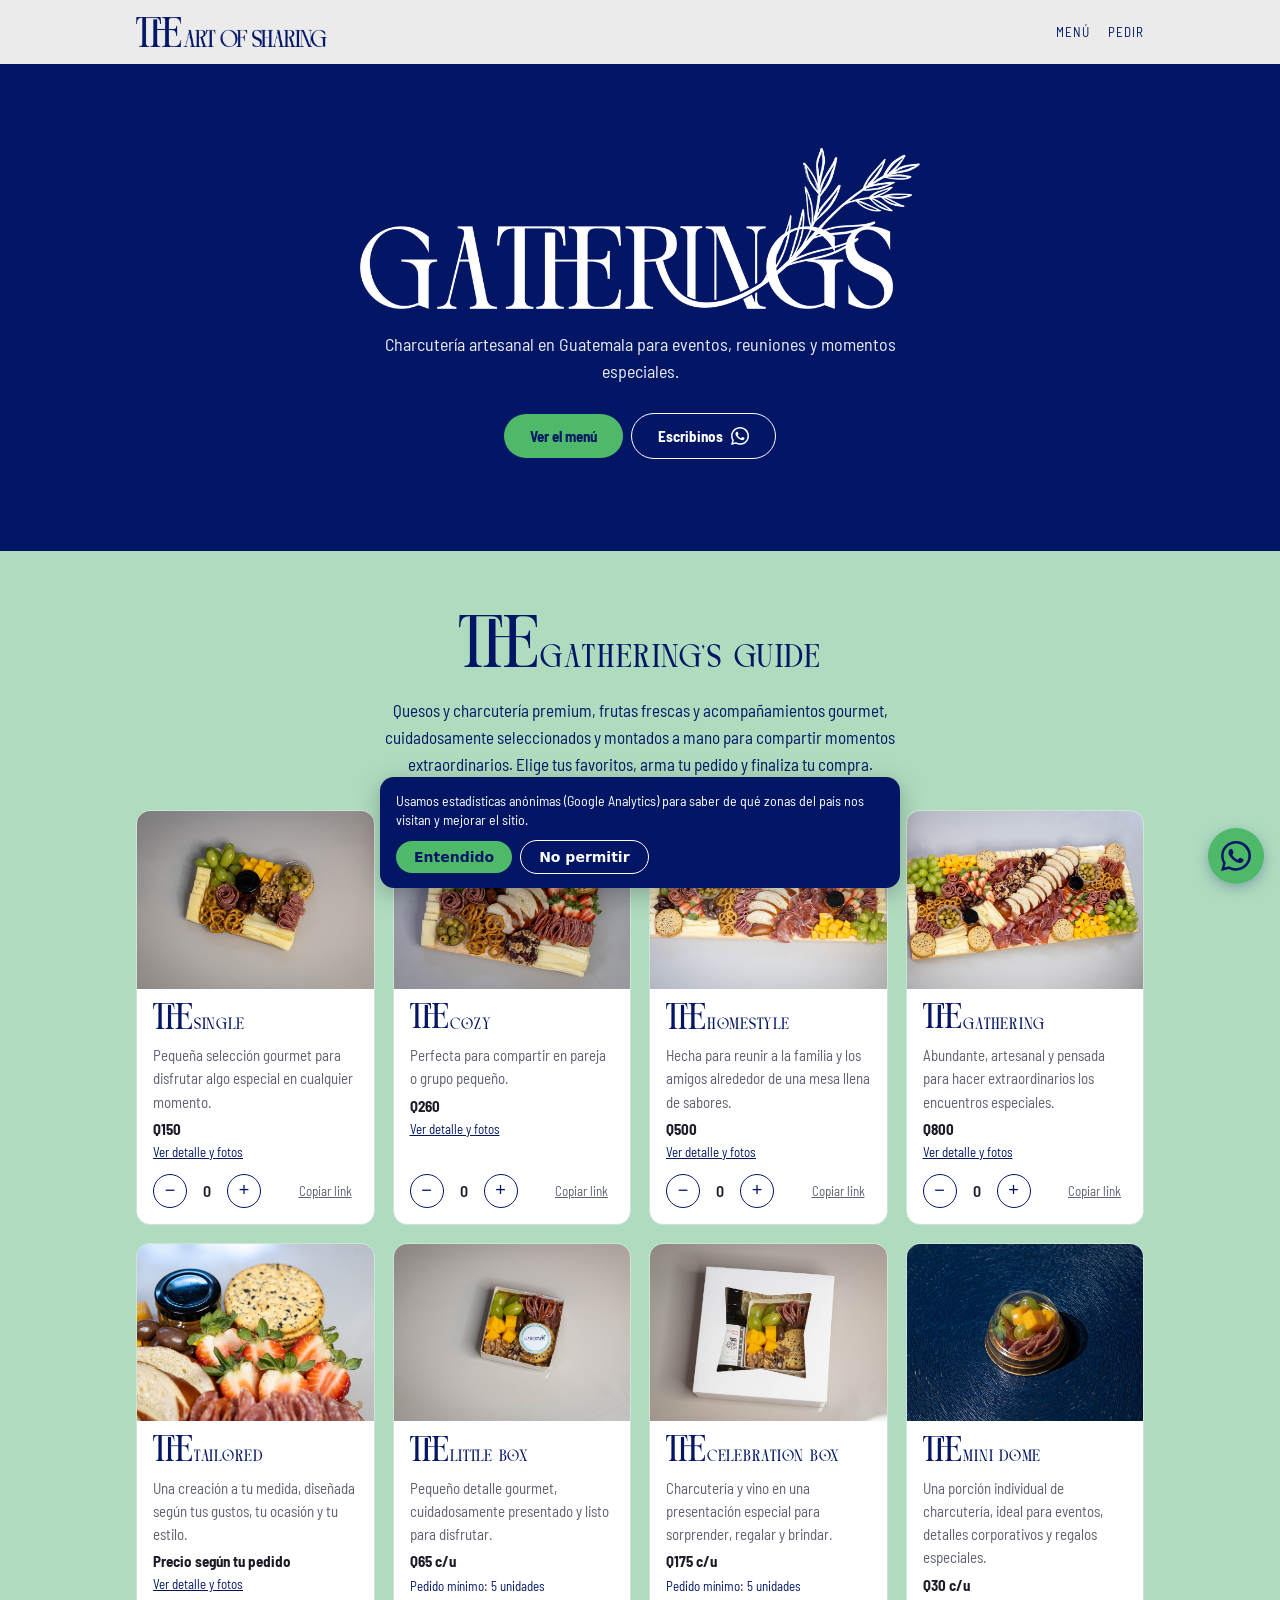
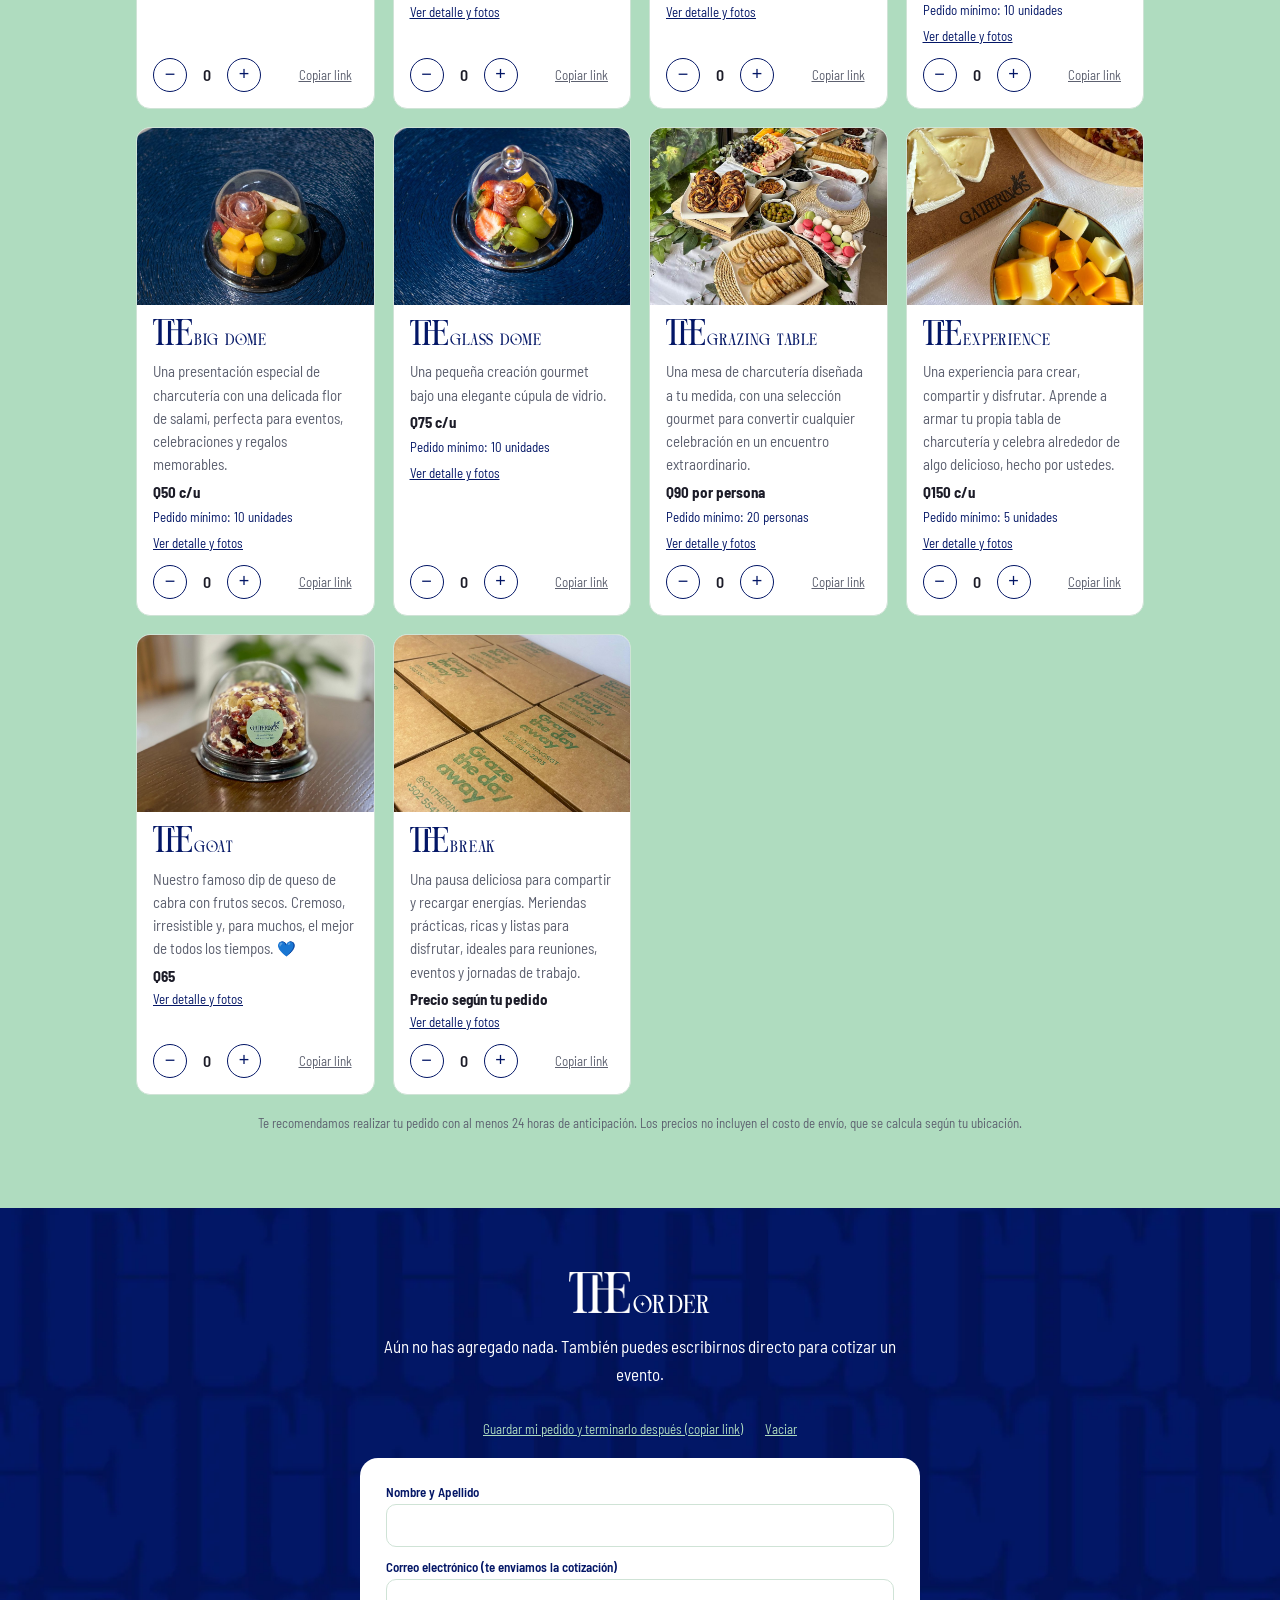
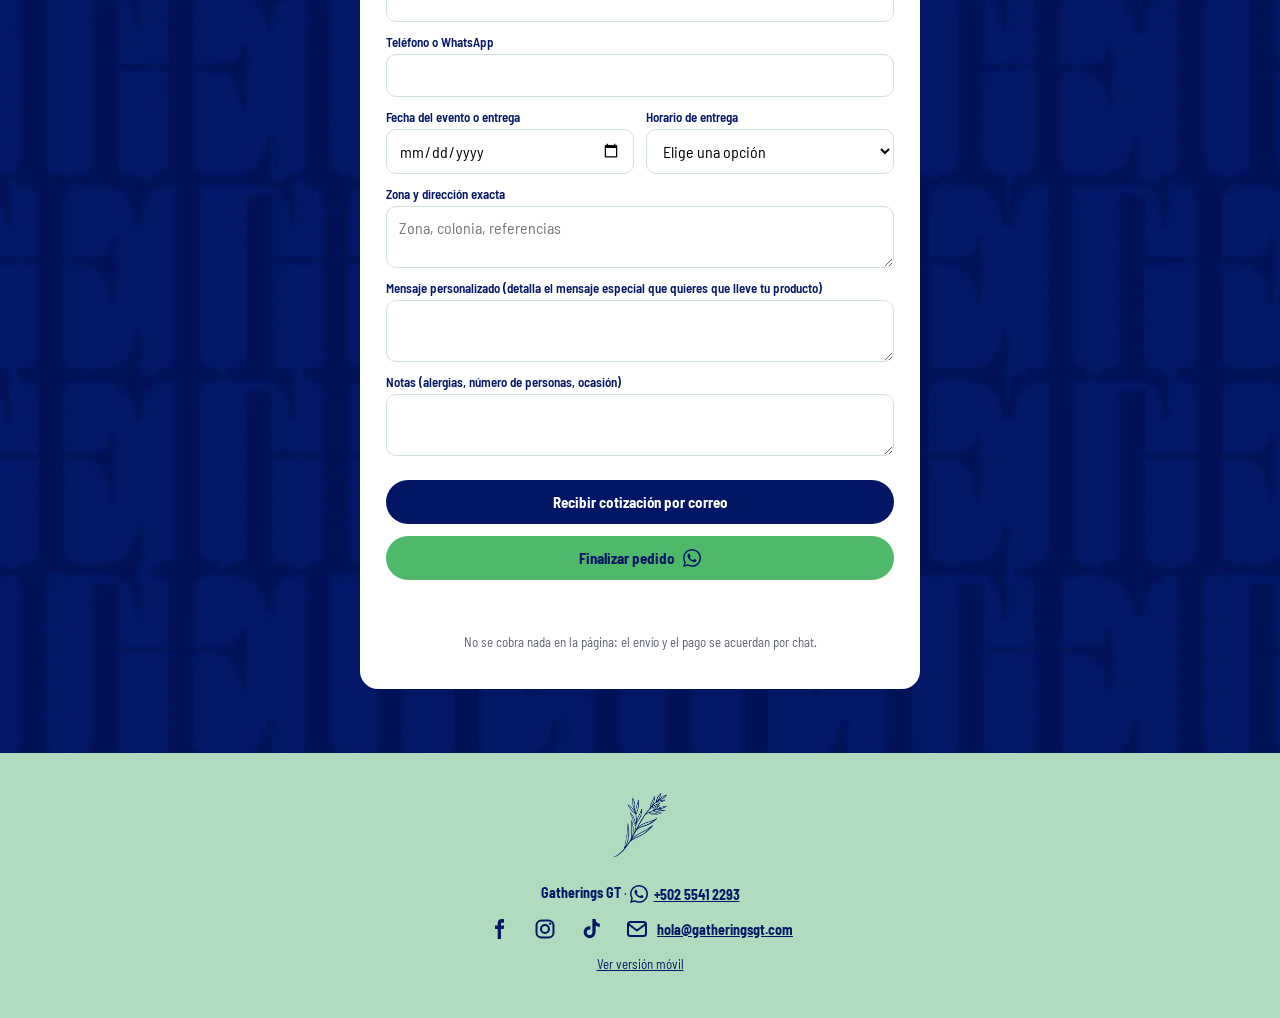
==== commit 51456e06: "Cotizaciones web: avisar en el sitio y en el acuse qué productos pasan por revisión Un producto a la" ====
--- a/gatheringsgt/m/index.html
+++ b/gatheringsgt/m/index.html
@@ -37,7 +37,7 @@
 html{scroll-behavior:smooth}#menu,#pedido{scroll-margin-top:64px}
 .eyebrow{display:block;height:34px;width:auto;margin:0 0 6px}
 .btn{display:inline-block;border:0;border-radius:999px;padding:12px 22px;font:700 15px var(--sans);text-decoration:none;cursor:pointer}
-.btn-wa{background:var(--wa);color:var(--navy)}.btn-quote{background:var(--navy);color:#fff}.btn[disabled]{opacity:.6;cursor:wait}.hp{position:absolute;left:-9999px;width:1px;height:1px;overflow:hidden}.qmsg{font:600 14px var(--sans);text-align:center;margin:0;min-height:1.2em;color:var(--navy)}.qmsg.err{color:#b3261e}.qmsg a{color:var(--navy)}
+.btn-wa{background:var(--wa);color:var(--navy)}.btn-quote{background:var(--navy);color:#fff}.btn[disabled]{opacity:.6;cursor:wait}.hp{position:absolute;left:-9999px;width:1px;height:1px;overflow:hidden}.qmsg{font:600 14px var(--sans);text-align:center;margin:0;min-height:1.2em;color:var(--navy)}.revnote{background:#AFDCBF;padding:10px 12px;border-radius:8px;margin-bottom:8px}.revnote[hidden]{display:none}.qmsg.err{color:#b3261e}.qmsg a{color:var(--navy)}
 
 .wai{width:1.2em;height:1.2em;flex:none}.btn-ico{display:inline-flex;align-items:center;justify-content:center;gap:8px}footer a.tel{display:inline-flex;align-items:center;gap:6px;vertical-align:middle}footer a.tel .wai{width:18px;height:18px}footer a.tel{transition:color .15s,transform .15s}footer a.tel:hover,footer a.tel:focus-visible{color:var(--green);transform:translateY(-2px)}
 .hero{background:var(--navy);color:#fff;text-align:center;padding:34px 24px 38px}
@@ -111,6 +111,7 @@
       <div id="ts"></div>
       <button class="btn btn-quote" type="submit" data-via="quote">Recibir cotización por correo</button>
       <button class="btn btn-wa btn-ico" type="submit" data-via="wa" aria-label="Finalizar pedido">Finalizar pedido <svg class="wai" aria-hidden="true"><use href="#wa"/></svg></button>
+      <p class="qmsg revnote" id="revNote" role="note" hidden></p>
       <p class="qmsg" id="qmsg" role="status" aria-live="polite"></p>
       <p class="note">No se cobra nada en la página: el envío y el pago se acuerdan por chat.</p>
     </form>
